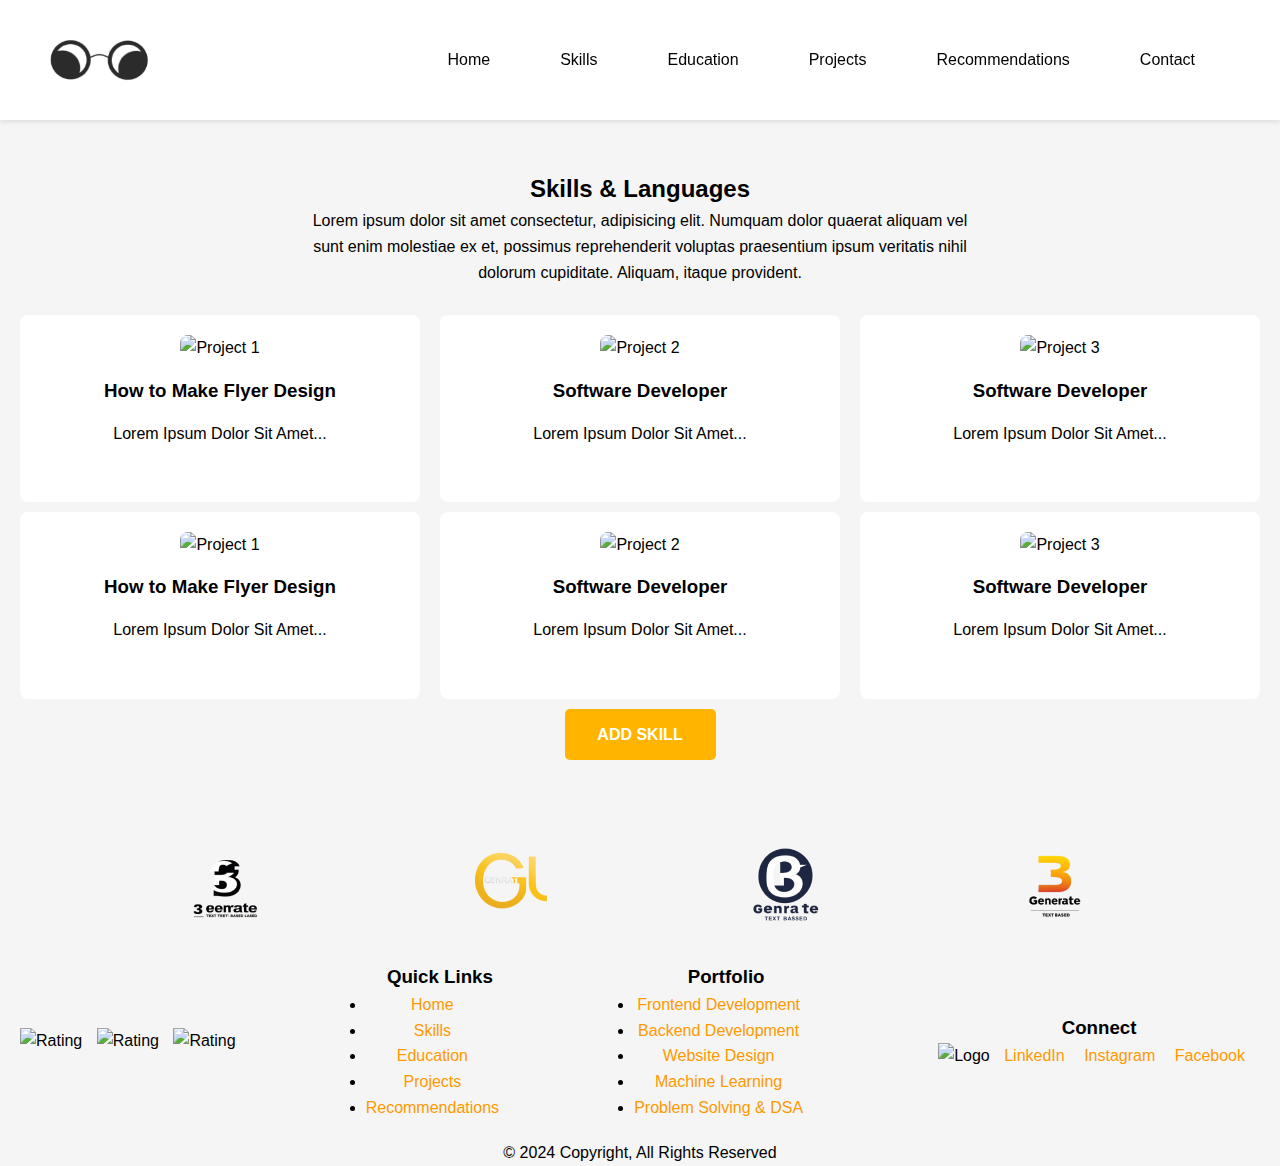
==== skills-page/index.html @ 346efb67 "Lagging behind" ====
<!DOCTYPE html>
<html lang="en">
<head>
    <meta charset="UTF-8">
    <meta name="viewport" content="width=device-width, initial-scale=1.0">
    <title>Skills</title>
    
    <link rel="stylesheet" href="styles.css">
</head>
<body>
    <header>
        <img src="/home-page/assets/Logo.png" alt="Header Image">
        <nav>
            <ul>
                <li><a href="http://127.0.0.1:5500/home-page/index.html">Home</a></li>
                <li><a href="http://127.0.0.1:5500/skills-page/index.html">Skills</a></li>
                <li><a href="#education">Education</a></li>
                <li><a href="#projects">Projects</a></li>
                <li><a href="#recommendations">Recommendations</a></li>
                <li><a href="#contact">Contact</a></li>
            </ul>
        </nav>
    </header>
    <section id="projects">
        <h2>Skills & Languages</h2>
        <div style="margin-bottom: 30px; margin-left: 280px; margin-right: 280px;">Lorem ipsum dolor sit amet consectetur, adipisicing elit. Numquam dolor quaerat aliquam vel sunt enim molestiae ex et, possimus reprehenderit voluptas praesentium ipsum veritatis nihil dolorum cupiditate. Aliquam, itaque provident.</div>
        <div class="projects-container">
            <div class="project">
                <img src="project1.jpg" alt="Project 1">
                <h3>How to Make Flyer Design</h3>
                <p>Lorem Ipsum Dolor Sit Amet...</p>
                <span>HTML, JavaScript, ReactJS, CSS</span>
            </div>
            <div class="project">
                <img src="project2.jpg" alt="Project 2">
                <h3>Software Developer</h3>
                <p>Lorem Ipsum Dolor Sit Amet...</p>
                <span>HTML, JavaScript, ReactJS, CSS</span>
            </div>
            <div class="project">
                <img src="project3.jpg" alt="Project 3">
                <h3>Software Developer</h3>
                <p>Lorem Ipsum Dolor Sit Amet...</p>
                <span>HTML, JavaScript, ReactJS, CSS</span>
            </div>
        </div>
        <div class="projects-container">
            <div class="project">
                <img src="project1.jpg" alt="Project 1">
                <h3>How to Make Flyer Design</h3>
                <p>Lorem Ipsum Dolor Sit Amet...</p>
                <span>HTML, JavaScript, ReactJS, CSS</span>
            </div>
            <div class="project">
                <img src="project2.jpg" alt="Project 2">
                <h3>Software Developer</h3>
                <p>Lorem Ipsum Dolor Sit Amet...</p>
                <span>HTML, JavaScript, ReactJS, CSS</span>
            </div>
            <div class="project">
                <img src="project3.jpg" alt="Project 3">
                <h3>Software Developer</h3>
                <p>Lorem Ipsum Dolor Sit Amet...</p>
                <span>HTML, JavaScript, ReactJS, CSS</span>
            </div>
        </div>
        <button class="btn-primary" id="openModal" style="align-items: center;">ADD SKILL</button>
        <!DOCTYPE html>

    <!-- Modal Structure -->
    <div id="addSkillModal" class="modal">
        <div class="modal-content">
            <h2>Add Skill</h2>
            <form id="addSkillForm">
                <label for="domain">Domain</label>
                <input type="text" id="domain" name="domain" placeholder="Front End Developer" required>

                <h3>Skills</h3>
                <div id="skillsWrapper">
                    <div class="skill-input">
                        <input type="text" name="skill[]" placeholder="Skill" required>
                        <input type="number" name="proficiency[]" placeholder="Proficiency (%)" min="0" max="100" required>
                    </div>
                </div>
                <button type="button" id="addSkillRow">+ Add Another Skill</button>
                <div class="modal-footer">
                    <button type="submit" class="btn-primary">ADD SKILL</button>
                    <button type="button" class="btn-cancel" id="cancelModal">CANCEL</button>
                </div>
            </form>
        </div>
    </div>



    
    
    
    
    
    
    
    </section>



    <footer>
        <div>
            <img src="/home-page/assets/4Logo.png" alt="footer Image">
        </div>
        <div class="footer-container">
            <div class="rating-icons">
                <img src="rating-icon1.png" alt="Rating">
                <img src="rating-icon2.png" alt="Rating">
                <img src="rating-icon3.png" alt="Rating">
            </div>
            <div class="quick-links">
                <h3>Quick Links</h3>
                <ul>
                    <li><a href="http://127.0.0.1:5500/home-page/index.html">Home</a></li>
                    <li><a href="http://127.0.0.1:5500/skills-page/index.html">Skills</a></li>
                    <li><a href="#">Education</a></li>
                    <li><a href="#">Projects</a></li>
                    <li><a href="#">Recommendations</a></li>
                </ul>
            </div>
            <div class="quick-links">
                <h3>Portfolio</h3>
                <ul>
                    <li><a href="#">Frontend Development</a></li>
                    <li><a href="#">Backend Development</a></li>
                    <li><a href="#">Website Design</a></li>
                    <li><a href="#">Machine Learning</a></li>
                    <li><a href="#">Problem Solving & DSA</a></li>
                </ul>
            </div>
            <div class="social-icons">
                <h3>Connect</h3>
                <img src="glasses-icon.png" alt="Logo">
                <a href="#">LinkedIn</a>
                <a href="#">Instagram</a>
                <a href="#">Facebook</a>
            </div>
        </div>
        <p>&copy; 2024 Copyright, All Rights Reserved</p>
    </footer>


    </section>
    <script src="index.js"></script>
</body>
</html>
---- skills-page/styles.css ----
* {
    margin: 0;
    padding: 0;
    box-sizing: border-box;
}

body {
    font-family: Arial, sans-serif;
    line-height: 1.6;
}

header {
    position: fixed;
    top:0;
    left: 0;
    right: 0;
    background-color:white;
    padding: 30px 50px;
    box-shadow: 0 2px 5px rgba(0, 0, 0, 0.1);
    display: flex;
    width: 100vw;
    justify-content: space-between;
    align-items: center;
    z-index: 10000;
    height: 120px;
  
    img {
      width: 100px;
    }
  }
  
  header nav ul {
    display: flex;
    align-items: center;
    list-style: none;
  }
  
  header nav ul li {
    margin: 0 20px;
  }
  
  header nav ul li a {
    text-align: center;
    padding: 10px 15px;
    text-decoration: none;
    color: black;
    border-radius: 10px;
    transition: background-color 100ms;
  }
  header nav ul li a:hover {
    background-color: #ff9900;
    color: black;
  }

#projects {
    padding: 50px 20px;
    padding: 50px 20px;
    background-color: #f5f5f5;
    text-align: center;
    margin-top: 120px;
}

.projects-container {
    display: flex;
    gap: 20px;
    margin-top: 10px;
    margin-bottom: 10px;
}

.project {
    background-color: white;
    padding: 20px;
    border-radius: 8px;
    width: 45%;
    justify-content: center;
}

.project img {
    max-width: 100%;
    height: auto;
    border-radius: 8px;
}

.project h3 {
    margin: 15px 0;
}

.project span {
    display: block;
    margin-top: 10px;
    color: white;
}

.btn-primary {
    width: 151px;
    height: 51px;
    padding: 17px 16px;
    gap: 10px;
    border-radius: 5px;
    background-color: #FFB400;
    border: none;
    color: white;
    font-size: 16px;
    font-weight: bold;
    cursor: pointer;
}

/* Make the button visible on hover or any specific interaction 
.btn-primary:hover {
    opacity: 1;  Increase opacity on hover 
    transform: scale(1.05);}  Slightly scale the button on hover */


.btn-cancel {
    background-color: transparent;
    color: #FF0000;
    font-size: 16px;
    font-weight: bold;
    cursor: pointer;
    border: none;
}

/* Modal Overlay */
.modal {
    display: none;
    position: fixed;
    z-index: 1000;
    left: 0;
    top: 0;
    width: 100%;
    height: 100%;
    background-color: rgba(0, 0, 0, 0.5);
    justify-content: center;
    align-items: center;
}

/* Modal Content */
.modal-content {
    background-color: #fff;
    padding: 30px;
    border-radius: 10px;
    width: 500px;
    max-width: 100%;
    text-align: center;
}

.modal-footer {
    display: flex;
    justify-content: space-between;
    margin-top: 20px;
}

/* Skill Input */
.skill-input {
    display: flex;
    gap: 10px;
    margin-bottom: 10px;
}

.skill-input input {
    width: 45%;
    padding: 10px;
    border-radius: 5px;
    border: 1px solid #ddd;
}












footer {
    background-color:#f5f5f5;
    padding: 0 0;
    text-align: center;
}

.footer-container {
    display: flex;
    justify-content: space-between;
    padding: 0 20px;
    align-items: center;
}


.social-icons img,
.rating-icons img {
    margin-right: 10px;
}

footer a {
    color: #ff9900;
    text-decoration: none;
    margin-right: 15px;
}

footer a:hover {
    text-decoration: underline;
}

footer p {
    margin-top: 20px;
}
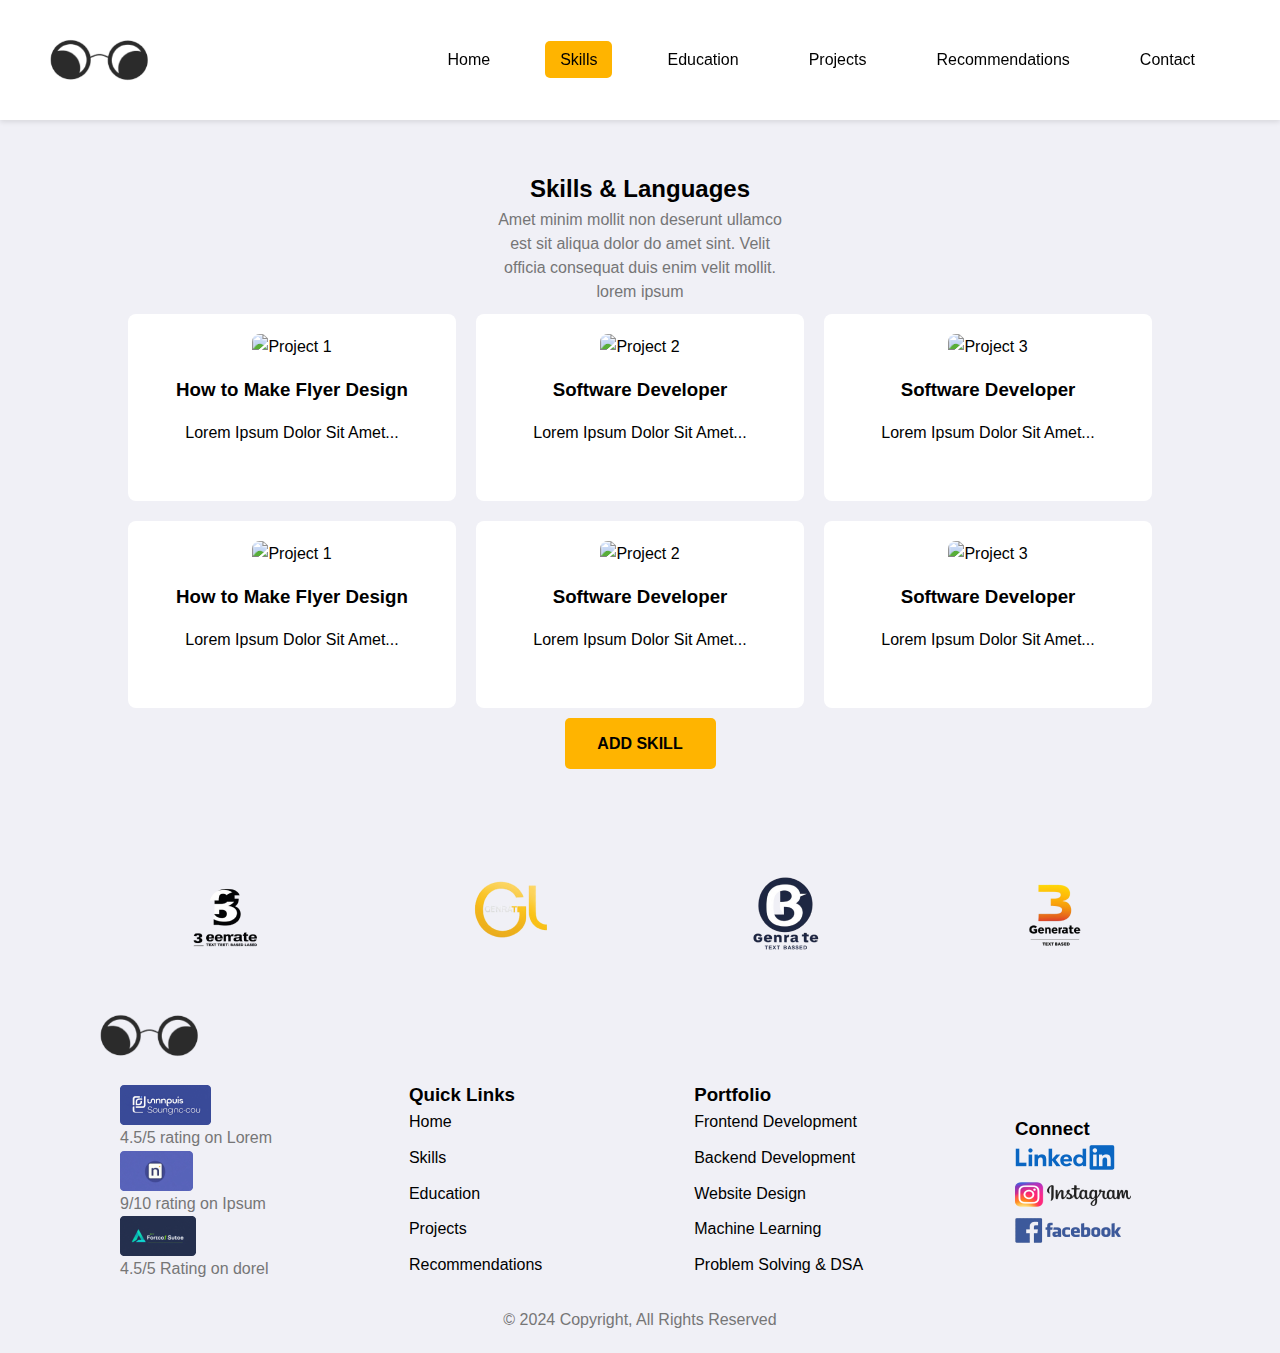
==== commit 3f066934: "new push" ====
--- a/skills-page/index.html
+++ b/skills-page/index.html
@@ -13,7 +13,7 @@
         <nav>
             <ul>
                 <li><a href="http://127.0.0.1:5500/home-page/index.html">Home</a></li>
-                <li><a href="http://127.0.0.1:5500/skills-page/index.html">Skills</a></li>
+                <li><a href="http://127.0.0.1:5500/skills-page/index.html" class="active-page">Skills</a></li>
                 <li><a href="#education">Education</a></li>
                 <li><a href="#projects">Projects</a></li>
                 <li><a href="#recommendations">Recommendations</a></li>
@@ -23,7 +23,7 @@
     </header>
     <section id="projects">
         <h2>Skills & Languages</h2>
-        <div style="margin-bottom: 30px; margin-left: 280px; margin-right: 280px;">Lorem ipsum dolor sit amet consectetur, adipisicing elit. Numquam dolor quaerat aliquam vel sunt enim molestiae ex et, possimus reprehenderit voluptas praesentium ipsum veritatis nihil dolorum cupiditate. Aliquam, itaque provident.</div>
+        <p class="description">Amet minim mollit non deserunt ullamco est sit aliqua dolor do amet sint. Velit officia consequat duis enim velit mollit. lorem ipsum</p>
         <div class="projects-container">
             <div class="project">
                 <img src="project1.jpg" alt="Project 1">
@@ -65,11 +65,10 @@
             </div>
         </div>
         <button class="btn-primary" id="openModal" style="align-items: center;">ADD SKILL</button>
-        <!DOCTYPE html>
 
     <!-- Modal Structure -->
     <div id="addSkillModal" class="modal">
-        <div class="modal-content">
+        <!--<div class="modal-content">
             <h2>Add Skill</h2>
             <form id="addSkillForm">
                 <label for="domain">Domain</label>
@@ -88,7 +87,48 @@
                     <button type="button" class="btn-cancel" id="cancelModal">CANCEL</button>
                 </div>
             </form>
-        </div>
+        </div>-->
+        <h1>Add Skill</h1>
+        <form id="addSkillForm">
+            <div class="form-group">
+                <label for="domain">Domain</label>
+                <input type="text" id="domain" name="domain" placeholder="Front End Developer" disabled>
+            </div>
+
+            <div class="skills-section">
+                <label>Skills</label>
+                <div class="skills-header">
+                    <span>Skill</span>
+                    <span>Proficiency (%)</span>
+                </div>
+
+                <div class="skills-row">
+                    <input type="text" placeholder="Enter skill" class="skill-input">
+                    <input type="number" placeholder="%" class="proficiency-input">
+                </div>
+                <div class="skills-row">
+                    <input type="text" placeholder="Enter skill" class="skill-input">
+                    <input type="number" placeholder="%" class="proficiency-input">
+                </div>
+                <div class="skills-row">
+                    <input type="text" placeholder="Enter skill" class="skill-input">
+                    <input type="number" placeholder="%" class="proficiency-input">
+                </div>
+                <div class="skills-row">
+                    <input type="text" placeholder="Enter skill" class="skill-input">
+                    <input type="number" placeholder="%" class="proficiency-input">
+                </div>
+                <div class="skills-row">
+                    <input type="text" placeholder="Enter skill" class="skill-input">
+                    <input type="number" placeholder="%" class="proficiency-input">
+                </div>
+            </div>
+
+            <div class="form-actions">
+                <button type="submit" class="add-skill-btn">ADD SKILL</button>
+                <button type="button" class="cancel-btn">CANCEL</button>
+            </div>
+        </form>
     </div>
 
 
@@ -108,45 +148,43 @@
         <div>
             <img src="/home-page/assets/4Logo.png" alt="footer Image">
         </div>
+        <div style="display: flex; margin-top: 20px; margin-bottom: 20px;">
+            <img src="/home-page/assets/Logo.png" alt="main logo" style="width: 100px;">
+        </div>
         <div class="footer-container">
             <div class="rating-icons">
-                <img src="rating-icon1.png" alt="Rating">
-                <img src="rating-icon2.png" alt="Rating">
-                <img src="rating-icon3.png" alt="Rating">
+                <img src="/home-page/assets/Rectangle 97.png" alt="Rating">
+                4.5/5 rating on Lorem
+                <img src="/home-page/assets/Rectangle 99.png" alt="Rating">
+                9/10 rating on Ipsum
+                <img src="/home-page/assets/Rectangle 100.png" alt="Rating">
+                4.5/5 Rating on dorel
             </div>
             <div class="quick-links">
                 <h3>Quick Links</h3>
-                <ul>
-                    <li><a href="http://127.0.0.1:5500/home-page/index.html">Home</a></li>
-                    <li><a href="http://127.0.0.1:5500/skills-page/index.html">Skills</a></li>
-                    <li><a href="#">Education</a></li>
-                    <li><a href="#">Projects</a></li>
-                    <li><a href="#">Recommendations</a></li>
-                </ul>
+                <a href="http://127.0.0.1:5500/home-page/index.html">Home</a>
+                <a href="http://127.0.0.1:5500/skills-page/index.html">Skills</a>
+                <a href="#">Education</a>
+                <a href="#">Projects</a>
+                <a href="#">Recommendations</a>
             </div>
             <div class="quick-links">
                 <h3>Portfolio</h3>
-                <ul>
-                    <li><a href="#">Frontend Development</a></li>
-                    <li><a href="#">Backend Development</a></li>
-                    <li><a href="#">Website Design</a></li>
-                    <li><a href="#">Machine Learning</a></li>
-                    <li><a href="#">Problem Solving & DSA</a></li>
-                </ul>
+                <a href="#">Frontend Development</a>
+                <a href="#">Backend Development</a>
+                <a href="#">Website Design</a>
+                <a href="#">Machine Learning</a>
+                <a href="#">Problem Solving & DSA</a>
             </div>
             <div class="social-icons">
                 <h3>Connect</h3>
-                <img src="glasses-icon.png" alt="Logo">
-                <a href="#">LinkedIn</a>
-                <a href="#">Instagram</a>
-                <a href="#">Facebook</a>
+                <a href="https://www.linkedin.com/in/mudit-jain-4855b5245"><img src="/home-page/assets/LinkedIn.png" alt="Logo"></a>
+                <a href="https://www.instagram.com/muditjain_30/"><img src="/home-page/assets/Instagram.png" alt="Logo"></a>
+                <a href="https://www.facebook.com/mudit.jain.716"><img src="/home-page/assets/Facebook.png" alt="Logo"></a>
             </div>
         </div>
         <p>&copy; 2024 Copyright, All Rights Reserved</p>
     </footer>
-
-
-    </section>
     <script src="index.js"></script>
 </body>
 </html>--- a/skills-page/styles.css
+++ b/skills-page/styles.css
@@ -7,14 +7,16 @@
 body {
     font-family: Arial, sans-serif;
     line-height: 1.6;
+    overflow-x: hidden;
+    background-color: #f0f0f6;
 }
 
 header {
     position: fixed;
-    top:0;
+    top: 0;
     left: 0;
     right: 0;
-    background-color:white;
+    background-color: white;
     padding: 30px 50px;
     box-shadow: 0 2px 5px rgba(0, 0, 0, 0.1);
     display: flex;
@@ -23,45 +25,60 @@
     align-items: center;
     z-index: 10000;
     height: 120px;
-  
+
     img {
-      width: 100px;
+        width: 100px;
     }
-  }
-  
-  header nav ul {
+}
+
+header nav ul {
     display: flex;
     align-items: center;
     list-style: none;
-  }
-  
-  header nav ul li {
+}
+
+header nav ul li {
     margin: 0 20px;
-  }
-  
-  header nav ul li a {
+}
+
+header nav ul li a {
     text-align: center;
     padding: 10px 15px;
     text-decoration: none;
     color: black;
-    border-radius: 10px;
+    border-radius: 5px;
     transition: background-color 100ms;
-  }
-  header nav ul li a:hover {
-    background-color: #ff9900;
-    color: black;
-  }
+}
+
+.active-page {
+    background-color: #FFB400;
+    color: black;
+}
+
+#projects,footer{
+  margin-inline:100px;
+}
 
 #projects {
     padding: 50px 20px;
-    padding: 50px 20px;
-    background-color: #f5f5f5;
     text-align: center;
     margin-top: 120px;
+    display: flex;
+    justify-content: center;
+    flex-direction: column;
+    align-items: center;
+}
+
+.description{
+    line-height: 1.5;
+    color: #767676;
+    width:28%;
+    text-align: center;
 }
 
 .projects-container {
     display: flex;
+    width:80vw;
     gap: 20px;
     margin-top: 10px;
     margin-bottom: 10px;
@@ -99,7 +116,7 @@
     border-radius: 5px;
     background-color: #FFB400;
     border: none;
-    color: white;
+    color: black;
     font-size: 16px;
     font-weight: bold;
     cursor: pointer;
@@ -111,16 +128,16 @@
     transform: scale(1.05);}  Slightly scale the button on hover */
 
 
-.btn-cancel {
+/*.btn-cancel {
     background-color: transparent;
     color: #FF0000;
     font-size: 16px;
     font-weight: bold;
     cursor: pointer;
     border: none;
-}
-
-/* Modal Overlay */
+}*/
+
+
 .modal {
     display: none;
     position: fixed;
@@ -134,8 +151,8 @@
     align-items: center;
 }
 
-/* Modal Content */
-.modal-content {
+
+/*.modal-content {
     background-color: #fff;
     padding: 30px;
     border-radius: 10px;
@@ -150,7 +167,7 @@
     margin-top: 20px;
 }
 
-/* Skill Input */
+
 .skill-input {
     display: flex;
     gap: 10px;
@@ -162,7 +179,94 @@
     padding: 10px;
     border-radius: 5px;
     border: 1px solid #ddd;
-}
+}*/
+
+
+
+h1 {
+  text-align: center;
+  margin-bottom: 20px;
+  font-size: 24px;
+}
+
+.form-group {
+  margin-bottom: 20px;
+}
+
+.form-group label {
+  display: block;
+  margin-bottom: 5px;
+  font-weight: bold;
+}
+
+.form-group input {
+  width: 100%;
+  padding: 10px;
+  border-radius: 5px;
+  border: 1px solid #ddd;
+  background-color: #f4f4f9;
+}
+
+input:disabled {
+  color: #888;
+}
+
+.skills-section {
+  margin-bottom: 20px;
+}
+
+.skills-header {
+  display: flex;
+  justify-content: space-between;
+  font-weight: bold;
+  margin-bottom: 10px;
+}
+
+.skills-row {
+  display: flex;
+  justify-content: space-between;
+  margin-bottom: 10px;
+}
+
+.skill-input{
+  width: 60%;
+  padding: 10px;
+  border-radius: 5px;
+  border: 1px solid #ddd;
+  background-color: #f4f4f9;
+}
+
+.proficiency-input{
+  padding: 10px;
+  border-radius: 5px;
+  border: 1px solid #ddd;
+  background-color: #f4f4f9;
+}
+
+.form-actions {
+  display: flex;
+  justify-content: space-between;
+}
+
+.add-skill-btn {
+  background-color: #FFC107;
+  color: white;
+  border: none;
+  padding: 10px 20px;
+  border-radius: 5px;
+  cursor: pointer;
+}
+
+.cancel-btn {
+  background-color: #FF5252;
+  color: white;
+  border: none;
+  padding: 10px 20px;
+  border-radius: 5px;
+  cursor: pointer;
+}
+
+
 
 
 
@@ -176,35 +280,70 @@
 
 
 footer {
-    background-color:#f5f5f5;
-    padding: 0 0;
-    text-align: center;
-}
-
-.footer-container {
+    color: black;
+    padding: 20px 0;
+    text-align: center;
+  }
+  
+  .footer-container {
     display: flex;
     justify-content: space-between;
     padding: 0 20px;
     align-items: center;
-}
-
-
-.social-icons img,
-.rating-icons img {
-    margin-right: 10px;
-}
-
-footer a {
+  }
+  
+  .quick-links {
+    display: flex;
+    flex-direction: column;
+    align-items: flex-start;
+  }
+  
+  .quick-links a {
+    margin-bottom: 10px;
+    text-decoration: none;
+    color: black;
+  }
+  
+  .rating-icons {
+    color: #767676;
+    display: flex;
+    flex-direction: column;
+    align-items: flex-start;
+  }
+  
+  .social-icons {
+    display: flex;
+    flex-direction: column;
+    align-items: flex-start;
+  }
+  
+  .social-icons a {
+    margin-bottom: 10px;
+    text-decoration: none;
+  }
+  
+  .rating-icons img {
+    vertical-align: middle;
+    margin-right: 5px;
+  }
+  
+  .social-icons img {
+    vertical-align: middle;
+    margin-right: 5px;
+  }
+  
+  footer a {
     color: #ff9900;
     text-decoration: none;
     margin-right: 15px;
-}
-
-footer a:hover {
+  }
+  
+  footer a:hover {
     text-decoration: underline;
-}
-
-footer p {
+  }
+  
+  footer p {
     margin-top: 20px;
-}
-
+    color: #767676;
+  }
+
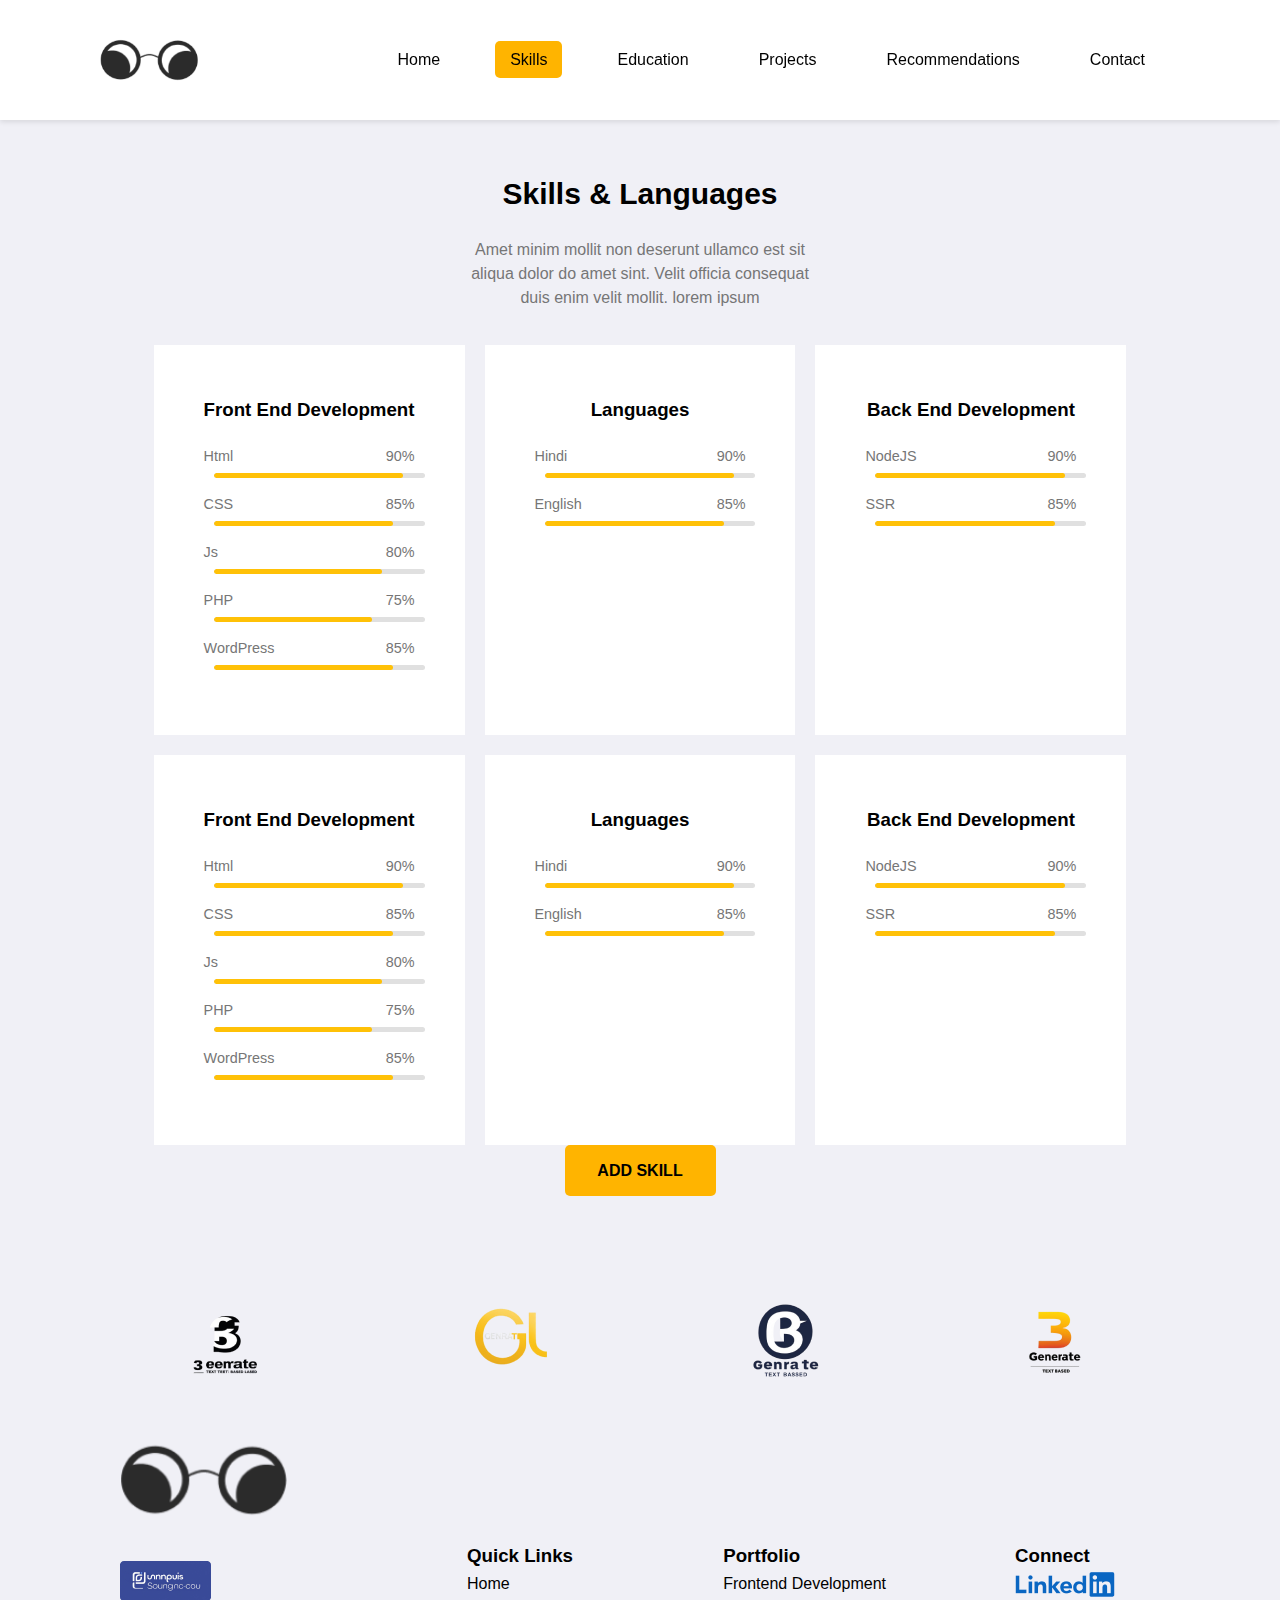
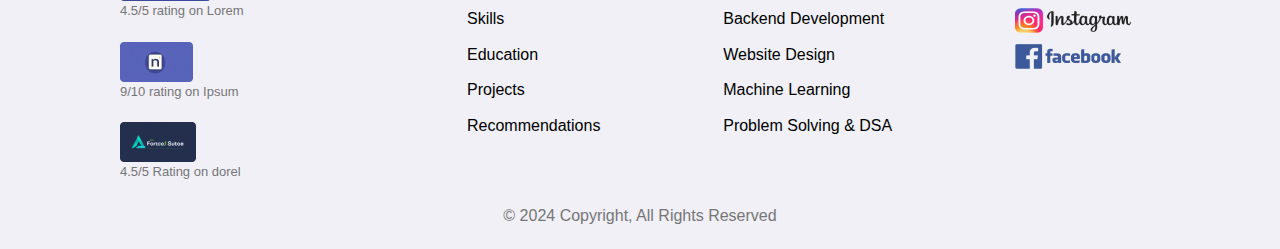
==== commit b13eb3b5: "3am commit" ====
--- a/skills-page/index.html
+++ b/skills-page/index.html
@@ -1,12 +1,14 @@
 <!DOCTYPE html>
 <html lang="en">
+
 <head>
     <meta charset="UTF-8">
     <meta name="viewport" content="width=device-width, initial-scale=1.0">
     <title>Skills</title>
-    
+
     <link rel="stylesheet" href="styles.css">
 </head>
+
 <body>
     <header>
         <img src="/home-page/assets/Logo.png" alt="Header Image">
@@ -16,59 +18,207 @@
                 <li><a href="http://127.0.0.1:5500/skills-page/index.html" class="active-page">Skills</a></li>
                 <li><a href="#education">Education</a></li>
                 <li><a href="#projects">Projects</a></li>
-                <li><a href="#recommendations">Recommendations</a></li>
+                <li><a href="#Recommendations">Recommendations</a></li>
                 <li><a href="#contact">Contact</a></li>
             </ul>
         </nav>
     </header>
-    <section id="projects">
+    <section id="skills-Languages">
         <h2>Skills & Languages</h2>
-        <p class="description">Amet minim mollit non deserunt ullamco est sit aliqua dolor do amet sint. Velit officia consequat duis enim velit mollit. lorem ipsum</p>
-        <div class="projects-container">
-            <div class="project">
-                <img src="project1.jpg" alt="Project 1">
-                <h3>How to Make Flyer Design</h3>
-                <p>Lorem Ipsum Dolor Sit Amet...</p>
-                <span>HTML, JavaScript, ReactJS, CSS</span>
-            </div>
-            <div class="project">
-                <img src="project2.jpg" alt="Project 2">
-                <h3>Software Developer</h3>
-                <p>Lorem Ipsum Dolor Sit Amet...</p>
-                <span>HTML, JavaScript, ReactJS, CSS</span>
-            </div>
-            <div class="project">
-                <img src="project3.jpg" alt="Project 3">
-                <h3>Software Developer</h3>
-                <p>Lorem Ipsum Dolor Sit Amet...</p>
-                <span>HTML, JavaScript, ReactJS, CSS</span>
-            </div>
-        </div>
-        <div class="projects-container">
-            <div class="project">
-                <img src="project1.jpg" alt="Project 1">
-                <h3>How to Make Flyer Design</h3>
-                <p>Lorem Ipsum Dolor Sit Amet...</p>
-                <span>HTML, JavaScript, ReactJS, CSS</span>
-            </div>
-            <div class="project">
-                <img src="project2.jpg" alt="Project 2">
-                <h3>Software Developer</h3>
-                <p>Lorem Ipsum Dolor Sit Amet...</p>
-                <span>HTML, JavaScript, ReactJS, CSS</span>
-            </div>
-            <div class="project">
-                <img src="project3.jpg" alt="Project 3">
-                <h3>Software Developer</h3>
-                <p>Lorem Ipsum Dolor Sit Amet...</p>
-                <span>HTML, JavaScript, ReactJS, CSS</span>
+        <p class="description">Amet minim mollit non deserunt ullamco est sit aliqua dolor do amet sint. Velit officia
+            consequat duis enim velit mollit. lorem ipsum</p>
+        <div class="skills-container">
+            <div class="skill-category">
+                <h3>Front End Development</h3>
+                <div class="skill">
+                    <div class="skill-info">
+                        <span>Html</span>
+                        <span class="percentage">90%</span>
+                    </div>
+                    <div class="progress-bar">
+                        <div class="progress" style="width: 90%;"></div>
+                    </div>
+                </div>
+                <div class="skill">
+                    <div class="skill-info">
+                        <span>CSS</span>
+                        <span class="percentage">85%</span>
+                    </div>
+                    <div class="progress-bar">
+                        <div class="progress" style="width: 85%;"></div>
+                    </div>
+                </div>
+                <div class="skill">
+                    <div class="skill-info">
+                        <span>Js</span>
+                        <span class="percentage">80%</span>
+                    </div>
+                    <div class="progress-bar">
+                        <div class="progress" style="width: 80%;"></div>
+                    </div>
+                </div>
+                <div class="skill">
+                    <div class="skill-info">
+                        <span>PHP</span>
+                        <span class="percentage">75%</span>
+                    </div>
+                    <div class="progress-bar">
+                        <div class="progress" style="width: 75%;"></div>
+                    </div>
+                </div>
+                <div class="skill">
+                    <div class="skill-info">
+                        <span>WordPress</span>
+                        <span class="percentage">85%</span>
+                    </div>
+                    <div class="progress-bar">
+                        <div class="progress" style="width: 85%;"></div>
+                    </div>
+                </div>
+            </div>
+
+            <div class="skill-category">
+                <h3>Languages</h3>
+                <div class="skill">
+                    <div class="skill-info">
+                        <span>Hindi</span>
+                        <span class="percentage">90%</span>
+                    </div>
+                    <div class="progress-bar">
+                        <div class="progress" style="width: 90%;"></div>
+                    </div>
+                </div>
+                <div class="skill">
+                    <div class="skill-info">
+                        <span>English</span>
+                        <span class="percentage">85%</span>
+                    </div>
+                    <div class="progress-bar">
+                        <div class="progress" style="width: 85%;"></div>
+                    </div>
+                </div>
+            </div>
+
+            <div class="skill-category">
+                <h3>Back End Development</h3>
+                <div class="skill">
+                    <div class="skill-info">
+                        <span>NodeJS</span>
+                        <span class="percentage">90%</span>
+                    </div>
+                    <div class="progress-bar">
+                        <div class="progress" style="width: 90%;"></div>
+                    </div>
+                </div>
+                <div class="skill">
+                    <div class="skill-info">
+                        <span>SSR</span>
+                        <span class="percentage">85%</span>
+                    </div>
+                    <div class="progress-bar">
+                        <div class="progress" style="width: 85%;"></div>
+                    </div>
+                </div>
+            </div>
+
+            <div class="skill-category">
+                <h3>Front End Development</h3>
+                <div class="skill">
+                    <div class="skill-info">
+                        <span>Html</span>
+                        <span class="percentage">90%</span>
+                    </div>
+                    <div class="progress-bar">
+                        <div class="progress" style="width: 90%;"></div>
+                    </div>
+                </div>
+                <div class="skill">
+                    <div class="skill-info">
+                        <span>CSS</span>
+                        <span class="percentage">85%</span>
+                    </div>
+                    <div class="progress-bar">
+                        <div class="progress" style="width: 85%;"></div>
+                    </div>
+                </div>
+                <div class="skill">
+                    <div class="skill-info">
+                        <span>Js</span>
+                        <span class="percentage">80%</span>
+                    </div>
+                    <div class="progress-bar">
+                        <div class="progress" style="width: 80%;"></div>
+                    </div>
+                </div>
+                <div class="skill">
+                    <div class="skill-info">
+                        <span>PHP</span>
+                        <span class="percentage">75%</span>
+                    </div>
+                    <div class="progress-bar">
+                        <div class="progress" style="width: 75%;"></div>
+                    </div>
+                </div>
+                <div class="skill">
+                    <div class="skill-info">
+                        <span>WordPress</span>
+                        <span class="percentage">85%</span>
+                    </div>
+                    <div class="progress-bar">
+                        <div class="progress" style="width: 85%;"></div>
+                    </div>
+                </div>
+            </div>
+
+            <div class="skill-category">
+                <h3>Languages</h3>
+                <div class="skill">
+                    <div class="skill-info">
+                        <span>Hindi</span>
+                        <span class="percentage">90%</span>
+                    </div>
+                    <div class="progress-bar">
+                        <div class="progress" style="width: 90%;"></div>
+                    </div>
+                </div>
+                <div class="skill">
+                    <div class="skill-info">
+                        <span>English</span>
+                        <span class="percentage">85%</span>
+                    </div>
+                    <div class="progress-bar">
+                        <div class="progress" style="width: 85%;"></div>
+                    </div>
+                </div>
+            </div>
+
+            <div class="skill-category">
+                <h3>Back End Development</h3>
+                <div class="skill">
+                    <div class="skill-info">
+                        <span>NodeJS</span>
+                        <span class="percentage">90%</span>
+                    </div>
+                    <div class="progress-bar">
+                        <div class="progress" style="width: 90%;"></div>
+                    </div>
+                </div>
+                <div class="skill">
+                    <div class="skill-info">
+                        <span>SSR</span>
+                        <span class="percentage">85%</span>
+                    </div>
+                    <div class="progress-bar">
+                        <div class="progress" style="width: 85%;"></div>
+                    </div>
+                </div>
             </div>
         </div>
         <button class="btn-primary" id="openModal" style="align-items: center;">ADD SKILL</button>
 
-    <!-- Modal Structure -->
-    <div id="addSkillModal" class="modal">
-        <!--<div class="modal-content">
+        <!-- Modal Structure -->
+        <div id="addSkillModal" class="modal">
+            <!--<div class="modal-content">
             <h2>Add Skill</h2>
             <form id="addSkillForm">
                 <label for="domain">Domain</label>
@@ -88,76 +238,81 @@
                 </div>
             </form>
         </div>-->
-        <h1>Add Skill</h1>
-        <form id="addSkillForm">
-            <div class="form-group">
-                <label for="domain">Domain</label>
-                <input type="text" id="domain" name="domain" placeholder="Front End Developer" disabled>
-            </div>
-
-            <div class="skills-section">
-                <label>Skills</label>
-                <div class="skills-header">
-                    <span>Skill</span>
-                    <span>Proficiency (%)</span>
-                </div>
-
-                <div class="skills-row">
-                    <input type="text" placeholder="Enter skill" class="skill-input">
-                    <input type="number" placeholder="%" class="proficiency-input">
-                </div>
-                <div class="skills-row">
-                    <input type="text" placeholder="Enter skill" class="skill-input">
-                    <input type="number" placeholder="%" class="proficiency-input">
-                </div>
-                <div class="skills-row">
-                    <input type="text" placeholder="Enter skill" class="skill-input">
-                    <input type="number" placeholder="%" class="proficiency-input">
-                </div>
-                <div class="skills-row">
-                    <input type="text" placeholder="Enter skill" class="skill-input">
-                    <input type="number" placeholder="%" class="proficiency-input">
-                </div>
-                <div class="skills-row">
-                    <input type="text" placeholder="Enter skill" class="skill-input">
-                    <input type="number" placeholder="%" class="proficiency-input">
-                </div>
-            </div>
-
-            <div class="form-actions">
-                <button type="submit" class="add-skill-btn">ADD SKILL</button>
-                <button type="button" class="cancel-btn">CANCEL</button>
-            </div>
-        </form>
-    </div>
-
-
-
-    
-    
-    
-    
-    
-    
-    
+            <h1>Add Skill</h1>
+            <form id="addSkillForm">
+                <div class="form-group">
+                    <label for="domain">Domain</label>
+                    <input type="text" id="domain" name="domain" placeholder="Front End Developer" disabled>
+                </div>
+
+                <div class="skills-section">
+                    <label>Skills</label>
+                    <div class="skills-header">
+                        <span>Skill</span>
+                        <span>Proficiency (%)</span>
+                    </div>
+
+                    <div class="skills-row">
+                        <input type="text" placeholder="Enter skill" class="skill-input">
+                        <input type="number" placeholder="%" class="proficiency-input">
+                    </div>
+                    <div class="skills-row">
+                        <input type="text" placeholder="Enter skill" class="skill-input">
+                        <input type="number" placeholder="%" class="proficiency-input">
+                    </div>
+                    <div class="skills-row">
+                        <input type="text" placeholder="Enter skill" class="skill-input">
+                        <input type="number" placeholder="%" class="proficiency-input">
+                    </div>
+                    <div class="skills-row">
+                        <input type="text" placeholder="Enter skill" class="skill-input">
+                        <input type="number" placeholder="%" class="proficiency-input">
+                    </div>
+                    <div class="skills-row">
+                        <input type="text" placeholder="Enter skill" class="skill-input">
+                        <input type="number" placeholder="%" class="proficiency-input">
+                    </div>
+                </div>
+
+                <div class="form-actions">
+                    <button type="submit" class="add-skill-btn">ADD SKILL</button>
+                    <button type="button" class="cancel-btn">CANCEL</button>
+                </div>
+            </form>
+        </div>
+
+
+
+
+
+
+
+
+
+
     </section>
 
 
 
     <footer>
         <div>
-            <img src="/home-page/assets/4Logo.png" alt="footer Image">
-        </div>
-        <div style="display: flex; margin-top: 20px; margin-bottom: 20px;">
-            <img src="/home-page/assets/Logo.png" alt="main logo" style="width: 100px;">
+            <img src="/home-page/assets/4Logo.png" alt="footer Image" />
+        </div>
+        <div style="
+              display: flex;
+              margin-top: 20px;
+              margin-bottom: 20px;
+              margin-left: 20px;
+            ">
+            <img src="/home-page/assets/Logo.png" alt="main logo" style="width: 170px" />
         </div>
         <div class="footer-container">
             <div class="rating-icons">
-                <img src="/home-page/assets/Rectangle 97.png" alt="Rating">
+                <img src="/home-page/assets/Rectangle 97.png" alt="Rating" />
                 4.5/5 rating on Lorem
-                <img src="/home-page/assets/Rectangle 99.png" alt="Rating">
+                <img src="/home-page/assets/Rectangle 99.png" alt="Rating" />
                 9/10 rating on Ipsum
-                <img src="/home-page/assets/Rectangle 100.png" alt="Rating">
+                <img src="/home-page/assets/Rectangle 100.png" alt="Rating" />
                 4.5/5 Rating on dorel
             </div>
             <div class="quick-links">
@@ -178,13 +333,17 @@
             </div>
             <div class="social-icons">
                 <h3>Connect</h3>
-                <a href="https://www.linkedin.com/in/mudit-jain-4855b5245"><img src="/home-page/assets/LinkedIn.png" alt="Logo"></a>
-                <a href="https://www.instagram.com/muditjain_30/"><img src="/home-page/assets/Instagram.png" alt="Logo"></a>
-                <a href="https://www.facebook.com/mudit.jain.716"><img src="/home-page/assets/Facebook.png" alt="Logo"></a>
+                <a href="https://www.linkedin.com/in/mudit-jain-4855b5245"><img src="/home-page/assets/LinkedIn.png"
+                        alt="Logo" /></a>
+                <a href="https://www.instagram.com/muditjain_30/"><img src="/home-page/assets/Instagram.png"
+                        alt="Logo" /></a>
+                <a href="https://www.facebook.com/mudit.jain.716"><img src="/home-page/assets/Facebook.png"
+                        alt="Logo" /></a>
             </div>
         </div>
         <p>&copy; 2024 Copyright, All Rights Reserved</p>
     </footer>
     <script src="index.js"></script>
 </body>
+
 </html>--- a/skills-page/styles.css
+++ b/skills-page/styles.css
@@ -1,125 +1,153 @@
 * {
-    margin: 0;
-    padding: 0;
-    box-sizing: border-box;
+  margin: 0;
+  padding: 0;
+  box-sizing: border-box;
 }
 
 body {
-    font-family: Arial, sans-serif;
-    line-height: 1.6;
-    overflow-x: hidden;
-    background-color: #f0f0f6;
+  font-family: Arial, sans-serif;
+  line-height: 1.6;
+  overflow-x: hidden;
+  background-color: #f0f0f6;
 }
 
 header {
-    position: fixed;
-    top: 0;
-    left: 0;
-    right: 0;
-    background-color: white;
-    padding: 30px 50px;
-    box-shadow: 0 2px 5px rgba(0, 0, 0, 0.1);
-    display: flex;
-    width: 100vw;
-    justify-content: space-between;
-    align-items: center;
-    z-index: 10000;
-    height: 120px;
-
-    img {
-        width: 100px;
-    }
+  position: fixed;
+  top: 0;
+  left: 0;
+  right: 0;
+  background-color: white;
+  padding: 30px 100px;
+  box-shadow: 0 2px 5px rgba(0, 0, 0, 0.1);
+  display: flex;
+  width: 100vw;
+  justify-content: space-between;
+  align-items: center;
+  z-index: 10000;
+  height: 120px;
+
+  img {
+    width: 100px;
+  }
 }
 
 header nav ul {
-    display: flex;
-    align-items: center;
-    list-style: none;
+  display: flex;
+  align-items: center;
+  list-style: none;
 }
 
 header nav ul li {
-    margin: 0 20px;
+  margin: 0 20px;
 }
 
 header nav ul li a {
-    text-align: center;
-    padding: 10px 15px;
-    text-decoration: none;
-    color: black;
-    border-radius: 5px;
-    transition: background-color 100ms;
+  text-align: center;
+  padding: 10px 15px;
+  text-decoration: none;
+  color: black;
+  border-radius: 5px;
+  transition: background-color 100ms;
 }
 
 .active-page {
-    background-color: #FFB400;
-    color: black;
-}
-
-#projects,footer{
-  margin-inline:100px;
-}
-
-#projects {
-    padding: 50px 20px;
-    text-align: center;
-    margin-top: 120px;
-    display: flex;
-    justify-content: center;
-    flex-direction: column;
-    align-items: center;
-}
-
-.description{
-    line-height: 1.5;
-    color: #767676;
-    width:28%;
-    text-align: center;
-}
-
-.projects-container {
-    display: flex;
-    width:80vw;
-    gap: 20px;
-    margin-top: 10px;
-    margin-bottom: 10px;
-}
-
-.project {
-    background-color: white;
-    padding: 20px;
-    border-radius: 8px;
-    width: 45%;
-    justify-content: center;
-}
-
-.project img {
-    max-width: 100%;
-    height: auto;
-    border-radius: 8px;
-}
-
-.project h3 {
-    margin: 15px 0;
-}
-
-.project span {
-    display: block;
-    margin-top: 10px;
-    color: white;
-}
+  background-color: #FFB400;
+  color: black;
+}
+
+#skills-Languages,
+footer {
+  margin-inline: 100px;
+}
+
+#skills-Languages {
+  padding: 50px 0px;
+  text-align: center;
+  margin-top: 120px;
+  display: flex;
+  justify-content: center;
+  flex-direction: column;
+  align-items: center;
+}
+
+.description {
+  line-height: 1.5;
+  color: #767676;
+  width: 33%;
+  margin-bottom: 35px;
+  text-align: center;
+}
+
+h2 {
+  margin-bottom: 20px;
+  font-size: 30px;
+}
+
+.skills-container {
+  display: grid;
+  grid-template-columns: repeat(3, 1fr);
+  gap: 20px;
+  max-width: 1000px;
+}
+
+.skill-category {
+  padding: 50px;
+  background-color: white;
+}
+
+.skill-category h3 {
+  margin-bottom: 20px;
+  color: black;
+}
+
+.skill {
+  margin-bottom: 15px;
+}
+
+.skill-info {
+  display: flex;
+  justify-content: space-between;
+  margin-bottom: 5px;
+}
+
+.skill-info span {
+  font-size: 0.9em;
+  color: #767676;
+}
+
+.progress-bar {
+  background-color: #e0e0e0;
+  border-radius: 5px;
+  margin: 0 10px;
+  overflow: hidden;
+  height: 5px;
+  width: 100%;
+}
+
+.progress {
+  background-color: #ffc107; /* Yellow color */
+  height: 100%;
+  border-radius: 5px;
+}
+
+.percentage {
+  font-size: 0.9em;
+  color: #333;
+}
+
 
 .btn-primary {
-    width: 151px;
-    height: 51px;
-    padding: 17px 16px;
-    gap: 10px;
-    border-radius: 5px;
-    background-color: #FFB400;
-    border: none;
-    color: black;
-    font-size: 16px;
-    font-weight: bold;
-    cursor: pointer;
+  width: 151px;
+  height: 51px;
+  padding: 17px 16px;
+  gap: 10px;
+  border-radius: 5px;
+  background-color: #FFB400;
+  border: none;
+  color: black;
+  font-size: 16px;
+  font-weight: bold;
+  cursor: pointer;
 }
 
 /* Make the button visible on hover or any specific interaction 
@@ -139,16 +167,16 @@
 
 
 .modal {
-    display: none;
-    position: fixed;
-    z-index: 1000;
-    left: 0;
-    top: 0;
-    width: 100%;
-    height: 100%;
-    background-color: rgba(0, 0, 0, 0.5);
-    justify-content: center;
-    align-items: center;
+  display: none;
+  position: fixed;
+  z-index: 1000;
+  left: 0;
+  top: 0;
+  width: 100%;
+  height: 100%;
+  background-color: rgba(0, 0, 0, 0.5);
+  justify-content: center;
+  align-items: center;
 }
 
 
@@ -228,7 +256,7 @@
   margin-bottom: 10px;
 }
 
-.skill-input{
+.skill-input {
   width: 60%;
   padding: 10px;
   border-radius: 5px;
@@ -236,7 +264,7 @@
   background-color: #f4f4f9;
 }
 
-.proficiency-input{
+.proficiency-input {
   padding: 10px;
   border-radius: 5px;
   border: 1px solid #ddd;
@@ -280,70 +308,73 @@
 
 
 footer {
-    color: black;
-    padding: 20px 0;
-    text-align: center;
-  }
-  
-  .footer-container {
-    display: flex;
-    justify-content: space-between;
-    padding: 0 20px;
-    align-items: center;
-  }
-  
-  .quick-links {
-    display: flex;
-    flex-direction: column;
-    align-items: flex-start;
-  }
-  
-  .quick-links a {
-    margin-bottom: 10px;
-    text-decoration: none;
-    color: black;
-  }
-  
-  .rating-icons {
-    color: #767676;
-    display: flex;
-    flex-direction: column;
-    align-items: flex-start;
-  }
-  
-  .social-icons {
-    display: flex;
-    flex-direction: column;
-    align-items: flex-start;
-  }
-  
-  .social-icons a {
-    margin-bottom: 10px;
-    text-decoration: none;
-  }
-  
-  .rating-icons img {
-    vertical-align: middle;
-    margin-right: 5px;
-  }
-  
-  .social-icons img {
-    vertical-align: middle;
-    margin-right: 5px;
-  }
-  
-  footer a {
-    color: #ff9900;
-    text-decoration: none;
-    margin-right: 15px;
-  }
-  
-  footer a:hover {
-    text-decoration: underline;
-  }
-  
-  footer p {
-    margin-top: 20px;
-    color: #767676;
-  }
-
+  color: black;
+  padding: 20px 0;
+  text-align: center;
+}
+
+.footer-container {
+  display: flex;
+  justify-content: space-between;
+  padding: 0 20px;
+  align-items: flex-start;
+}
+
+.quick-links {
+  display: flex;
+  flex-direction: column;
+  align-items: flex-start;
+}
+
+.quick-links a {
+  margin-bottom: 10px;
+  text-decoration: none;
+  color: black;
+}
+
+.rating-icons {
+  font-size: 13px;
+  color: #767676;
+  display: flex;
+  flex-direction: column;
+  align-items: flex-start;
+  width: 23%;
+}
+.rating-icons img{
+  margin-top: 20px;
+}
+
+.social-icons {
+  display: flex;
+  flex-direction: column;
+  align-items: flex-start;
+}
+
+.social-icons a {
+  margin-bottom: 10px;
+  text-decoration: none;
+}
+
+.rating-icons img {
+  vertical-align: middle;
+  margin-right: 5px;
+}
+
+.social-icons img {
+  vertical-align: middle;
+  margin-right: 5px;
+}
+
+footer a {
+  text-decoration: none;
+  margin-right: 15px;
+}
+
+footer a:hover {
+  text-decoration: underline;
+}
+
+footer p {
+  margin-top: 20px;
+  color: #767676;
+}
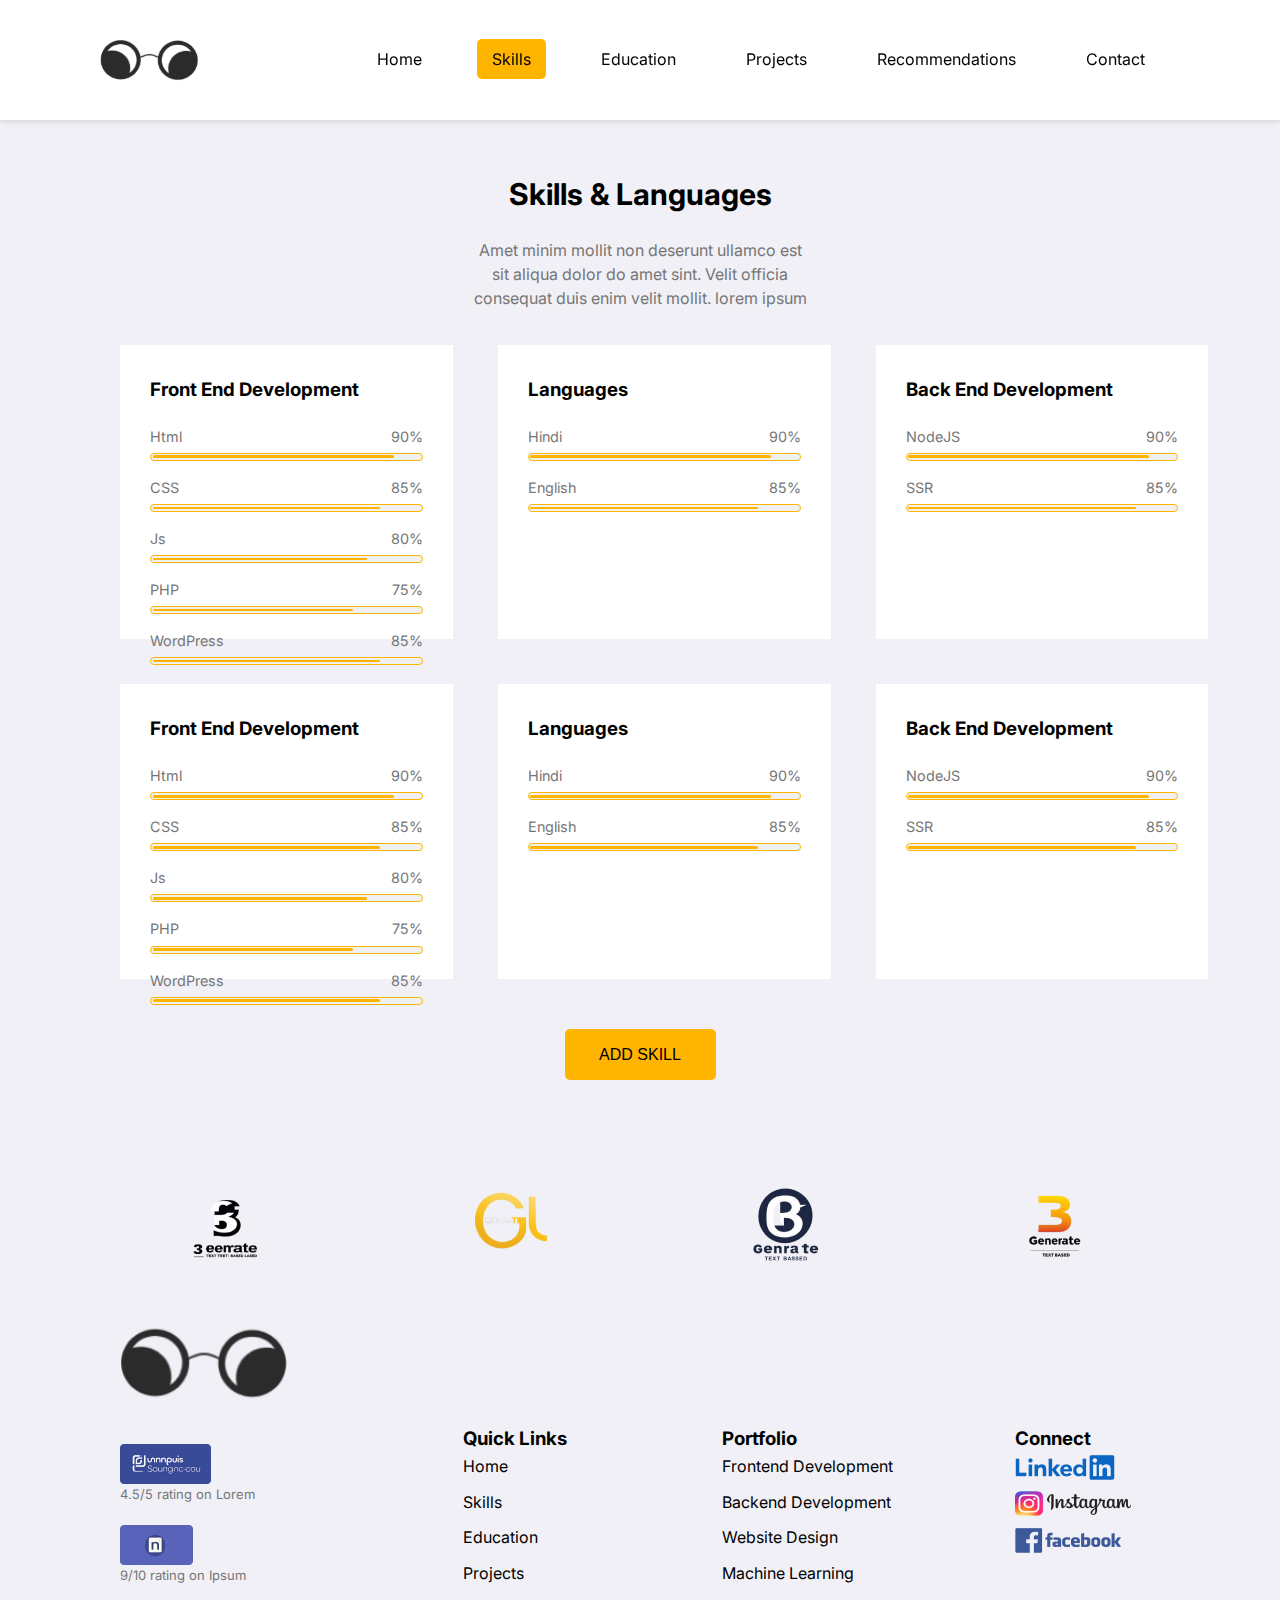
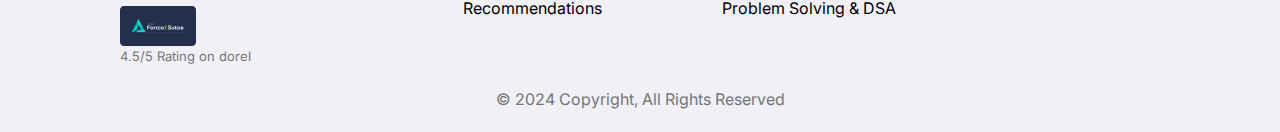
==== commit 654e0d41: "1 pm commit" ====
--- a/skills-page/index.html
+++ b/skills-page/index.html
@@ -5,7 +5,7 @@
     <meta charset="UTF-8">
     <meta name="viewport" content="width=device-width, initial-scale=1.0">
     <title>Skills</title>
-
+    <link href='https://fonts.googleapis.com/css?family=Inter' rel='stylesheet'>
     <link rel="stylesheet" href="styles.css">
 </head>
 
--- a/skills-page/styles.css
+++ b/skills-page/styles.css
@@ -5,7 +5,7 @@
 }
 
 body {
-  font-family: Arial, sans-serif;
+  font-family: 'Inter', sans-serif;
   line-height: 1.6;
   overflow-x: hidden;
   background-color: #f0f0f6;
@@ -61,8 +61,8 @@
 }
 
 #skills-Languages {
-  padding: 50px 0px;
-  text-align: center;
+  padding: 50px 20px;
+  text-align: left;
   margin-top: 120px;
   display: flex;
   justify-content: center;
@@ -86,12 +86,14 @@
 .skills-container {
   display: grid;
   grid-template-columns: repeat(3, 1fr);
-  gap: 20px;
-  max-width: 1000px;
+  gap: 45px;
+  max-width: 100%;
 }
 
 .skill-category {
-  padding: 50px;
+  width: 26vw;
+  height: 23vw;
+  padding: 30px;
   background-color: white;
 }
 
@@ -107,6 +109,7 @@
 .skill-info {
   display: flex;
   justify-content: space-between;
+  align-items: center;
   margin-bottom: 5px;
 }
 
@@ -116,24 +119,21 @@
 }
 
 .progress-bar {
-  background-color: #e0e0e0;
-  border-radius: 5px;
-  margin: 0 10px;
-  overflow: hidden;
-  height: 5px;
+  background-color: #f1f1f1;
+  border-radius: 30px;
+  height: 8px;
   width: 100%;
+  margin-top: 5px;
+  border: 1px solid #ffb400;
+  padding: 1.5px;
 }
 
 .progress {
-  background-color: #ffc107; /* Yellow color */
-  height: 100%;
-  border-radius: 5px;
-}
-
-.percentage {
-  font-size: 0.9em;
-  color: #333;
-}
+  background-color: #ffb400;
+  height: 90%;
+  border-radius: 30px;
+}
+
 
 
 .btn-primary {
@@ -142,11 +142,11 @@
   padding: 17px 16px;
   gap: 10px;
   border-radius: 5px;
+  margin-top: 50px;
   background-color: #FFB400;
   border: none;
   color: black;
   font-size: 16px;
-  font-weight: bold;
   cursor: pointer;
 }
 
@@ -277,7 +277,7 @@
 }
 
 .add-skill-btn {
-  background-color: #FFC107;
+  background-color: #FFb400;
   color: white;
   border: none;
   padding: 10px 20px;
@@ -340,7 +340,8 @@
   align-items: flex-start;
   width: 23%;
 }
-.rating-icons img{
+
+.rating-icons img {
   margin-top: 20px;
 }
 
@@ -377,4 +378,4 @@
 footer p {
   margin-top: 20px;
   color: #767676;
-}
+}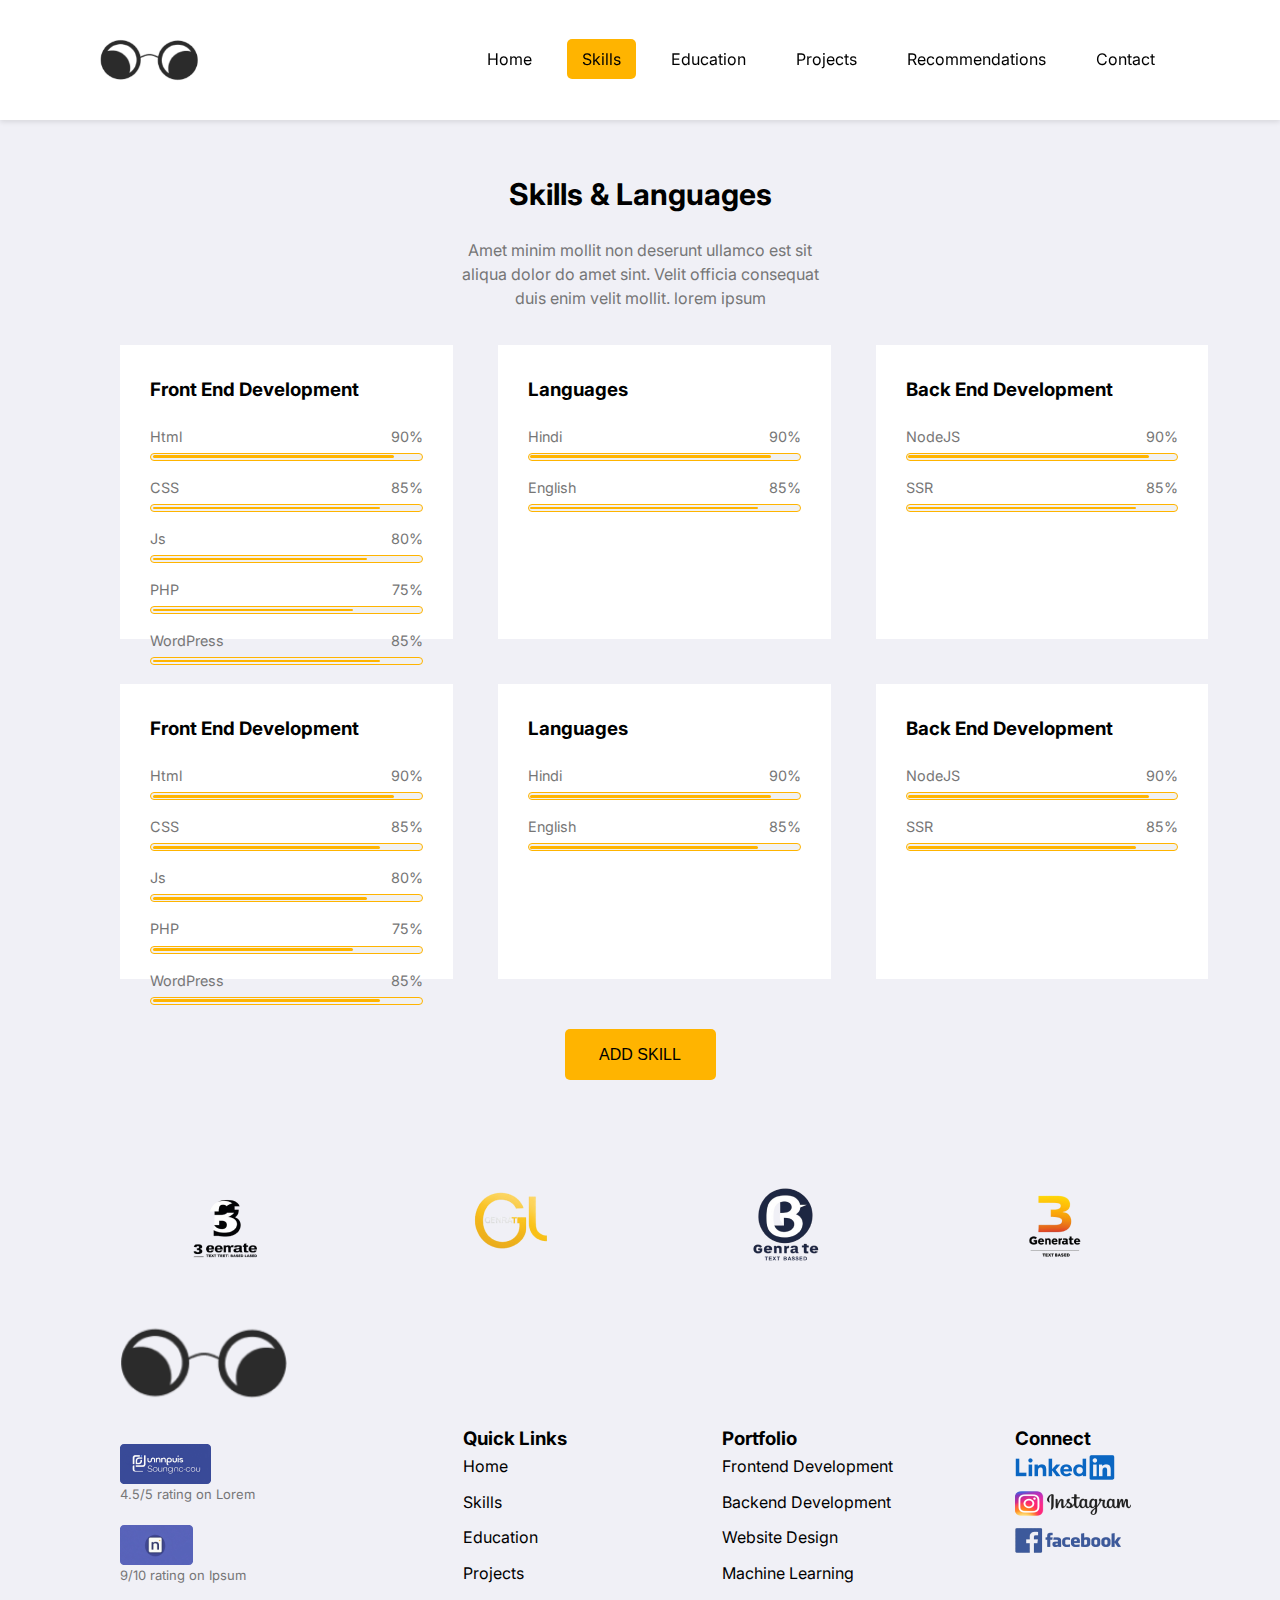
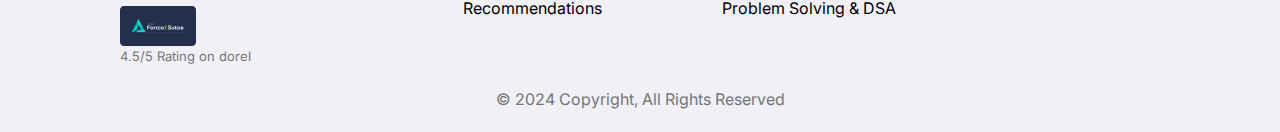
==== commit 775557e6: "page 1 done" ====
--- a/skills-page/index.html
+++ b/skills-page/index.html
@@ -1,4 +1,303 @@
 <!DOCTYPE html>
+<html lang="en">
+
+<head>
+    <meta charset="UTF-8">
+    <meta name="viewport" content="width=device-width, initial-scale=1.0">
+    <title>Skills</title>
+    <link href='https://fonts.googleapis.com/css?family=Inter:opsz,wght@14..32,100..900&display=swap' rel='stylesheet'>
+    <link rel="stylesheet" href="styles.css">
+</head>
+
+<body>
+    <header>
+        <img src="../home-page/assets/Logo.png" alt="Header Image">
+        <nav>
+            <ul id="nav-list">
+                <li><a href="http://127.0.0.1:5501/home-page/index.html">Home</a></li>
+                <li><a href="http://127.0.0.1:5501/skills-page/index.html" class="active-page">Skills</a></li>
+                <li><a href="#education">Education</a></li>
+                <li><a href="#projects">Projects</a></li>
+                <li><a href="#Recommendations">Recommendations</a></li>
+                <li><a href="#contact">Contact</a></li>
+            </ul>
+            <div class="hamburger" id="hamburger">
+                <span></span>
+                <span></span>
+                <span></span>
+            </div>
+        </nav>
+    </header>
+    <div id="skills-Languages">
+        <h2>Skills & Languages</h2>
+        <p class="description">Amet minim mollit non deserunt ullamco est sit aliqua dolor do amet sint. Velit officia
+            consequat duis enim velit mollit. lorem ipsum</p>
+        <div class="skills-container">
+            <div class="skill-category">
+                <h3>Front End Development</h3>
+                <div class="skill">
+                    <div class="skill-info">
+                        <span>Html</span>
+                        <span class="percentage">90%</span>
+                    </div>
+                    <div class="progress-bar">
+                        <div class="progress" style="width: 90%;"></div>
+                    </div>
+                </div>
+                <div class="skill">
+                    <div class="skill-info">
+                        <span>CSS</span>
+                        <span class="percentage">85%</span>
+                    </div>
+                    <div class="progress-bar">
+                        <div class="progress" style="width: 85%;"></div>
+                    </div>
+                </div>
+                <div class="skill">
+                    <div class="skill-info">
+                        <span>Js</span>
+                        <span class="percentage">80%</span>
+                    </div>
+                    <div class="progress-bar">
+                        <div class="progress" style="width: 80%;"></div>
+                    </div>
+                </div>
+                <div class="skill">
+                    <div class="skill-info">
+                        <span>PHP</span>
+                        <span class="percentage">75%</span>
+                    </div>
+                    <div class="progress-bar">
+                        <div class="progress" style="width: 75%;"></div>
+                    </div>
+                </div>
+                <div class="skill">
+                    <div class="skill-info">
+                        <span>WordPress</span>
+                        <span class="percentage">85%</span>
+                    </div>
+                    <div class="progress-bar">
+                        <div class="progress" style="width: 85%;"></div>
+                    </div>
+                </div>
+            </div>
+
+            <div class="skill-category">
+                <h3>Languages</h3>
+                <div class="skill">
+                    <div class="skill-info">
+                        <span>Hindi</span>
+                        <span class="percentage">90%</span>
+                    </div>
+                    <div class="progress-bar">
+                        <div class="progress" style="width: 90%;"></div>
+                    </div>
+                </div>
+                <div class="skill">
+                    <div class="skill-info">
+                        <span>English</span>
+                        <span class="percentage">85%</span>
+                    </div>
+                    <div class="progress-bar">
+                        <div class="progress" style="width: 85%;"></div>
+                    </div>
+                </div>
+            </div>
+
+            <div class="skill-category">
+                <h3>Back End Development</h3>
+                <div class="skill">
+                    <div class="skill-info">
+                        <span>NodeJS</span>
+                        <span class="percentage">90%</span>
+                    </div>
+                    <div class="progress-bar">
+                        <div class="progress" style="width: 90%;"></div>
+                    </div>
+                </div>
+                <div class="skill">
+                    <div class="skill-info">
+                        <span>SSR</span>
+                        <span class="percentage">85%</span>
+                    </div>
+                    <div class="progress-bar">
+                        <div class="progress" style="width: 85%;"></div>
+                    </div>
+                </div>
+            </div>
+
+            <div class="skill-category">
+                <h3>Front End Development</h3>
+                <div class="skill">
+                    <div class="skill-info">
+                        <span>Html</span>
+                        <span class="percentage">90%</span>
+                    </div>
+                    <div class="progress-bar">
+                        <div class="progress" style="width: 90%;"></div>
+                    </div>
+                </div>
+                <div class="skill">
+                    <div class="skill-info">
+                        <span>CSS</span>
+                        <span class="percentage">85%</span>
+                    </div>
+                    <div class="progress-bar">
+                        <div class="progress" style="width: 85%;"></div>
+                    </div>
+                </div>
+                <div class="skill">
+                    <div class="skill-info">
+                        <span>Js</span>
+                        <span class="percentage">80%</span>
+                    </div>
+                    <div class="progress-bar">
+                        <div class="progress" style="width: 80%;"></div>
+                    </div>
+                </div>
+                <div class="skill">
+                    <div class="skill-info">
+                        <span>PHP</span>
+                        <span class="percentage">75%</span>
+                    </div>
+                    <div class="progress-bar">
+                        <div class="progress" style="width: 75%;"></div>
+                    </div>
+                </div>
+                <div class="skill">
+                    <div class="skill-info">
+                        <span>WordPress</span>
+                        <span class="percentage">85%</span>
+                    </div>
+                    <div class="progress-bar">
+                        <div class="progress" style="width: 85%;"></div>
+                    </div>
+                </div>
+            </div>
+
+            <div class="skill-category">
+                <h3>Languages</h3>
+                <div class="skill">
+                    <div class="skill-info">
+                        <span>Hindi</span>
+                        <span class="percentage">90%</span>
+                    </div>
+                    <div class="progress-bar">
+                        <div class="progress" style="width: 90%;"></div>
+                    </div>
+                </div>
+                <div class="skill">
+                    <div class="skill-info">
+                        <span>English</span>
+                        <span class="percentage">85%</span>
+                    </div>
+                    <div class="progress-bar">
+                        <div class="progress" style="width: 85%;"></div>
+                    </div>
+                </div>
+            </div>
+
+            <div class="skill-category">
+                <h3>Back End Development</h3>
+                <div class="skill">
+                    <div class="skill-info">
+                        <span>NodeJS</span>
+                        <span class="percentage">90%</span>
+                    </div>
+                    <div class="progress-bar">
+                        <div class="progress" style="width: 90%;"></div>
+                    </div>
+                </div>
+                <div class="skill">
+                    <div class="skill-info">
+                        <span>SSR</span>
+                        <span class="percentage">85%</span>
+                    </div>
+                    <div class="progress-bar">
+                        <div class="progress" style="width: 85%;"></div>
+                    </div>
+                </div>
+            </div>
+        </div>
+        <button class="btn-primary" id="openModal" style="align-items: center;">ADD SKILL</button>
+
+        <!-- Modal Structure -->
+        <div id="addSkillModal" class="modal">
+            <div class="modal-content">
+                <h2>Add Skill</h2>
+                <div class="modal-body">
+                    <label for="domain">Domain</label>
+                    <input type="text" id="domain" value="Front End Development" disabled>
+                    <label for="skill">Skill</label>
+                    <input type="text" id="skill" placeholder="Enter skill name">
+                    <label for="proficiency">Proficiency (%)</label>
+                    <input type="number" id="proficiency" min="0" max="100" placeholder="Enter proficiency percentage">
+                </div>
+                <div class="modal-footer">
+                    <button id="addSkillButton" class="btn-primary">Add Skill</button>
+                    <button id="closeModal" class="btn-secondary">Cancel</button>
+                </div>
+            </div>
+        </div>
+
+    </div>
+
+
+
+    <footer>
+        <div>
+            <img src="../home-page/assets/4Logo.png" alt="footer Image" />
+        </div>
+        <div style="
+              display: flex;
+              margin-top: 20px;
+              margin-bottom: 20px;
+              margin-left: 20px;
+            ">
+            <img src="../home-page/assets/Logo.png" alt="main logo" style="width: 170px" />
+        </div>
+        <div class="footer-container">
+            <div class="rating-icons">
+                <img src="../home-page/assets/Rectangle 97.png" alt="Rating" />
+                4.5/5 rating on Lorem
+                <img src="../home-page/assets/Rectangle 99.png" alt="Rating" />
+                9/10 rating on Ipsum
+                <img src="../home-page/assets/Rectangle 100.png" alt="Rating" />
+                4.5/5 Rating on dorel
+            </div>
+            <div class="quick-links">
+                <h3>Quick Links</h3>
+                <a href="http://127.0.0.1:5501/home-page/index.html">Home</a>
+                <a href="http://127.0.0.1:5501/skills-page/index.html">Skills</a>
+                <a href="#">Education</a>
+                <a href="#">Projects</a>
+                <a href="#">Recommendations</a>
+            </div>
+            <div class="quick-links">
+                <h3>Portfolio</h3>
+                <a href="#">Frontend Development</a>
+                <a href="#">Backend Development</a>
+                <a href="#">Website Design</a>
+                <a href="#">Machine Learning</a>
+                <a href="#">Problem Solving & DSA</a>
+            </div>
+            <div class="social-icons">
+                <h3>Connect</h3>
+                <a href="https://www.linkedin.com/in/mudit-jain-4855b5245"><img src="/home-page/assets/LinkedIn.png"
+                        alt="Logo" /></a>
+                <a href="https://www.instagram.com/muditjain_30/"><img src="/home-page/assets/Instagram.png"
+                        alt="Logo" /></a>
+                <a href="https://www.facebook.com/mudit.jain.716"><img src="/home-page/assets/Facebook.png"
+                        alt="Logo" /></a>
+            </div>
+        </div>
+        <p>&copy; 2024 Copyright, All Rights Reserved</p>
+    </footer>
+    <script src="./index.js"></script>
+</body>
+
+</html>
+<!--<!DOCTYPE html>
 <html lang="en">
 
 <head>
@@ -214,82 +513,68 @@
                 </div>
             </div>
         </div>
+                                         <div id="skills-Languages">
+                                          <div class="skills-container" id="skillsContainer">
+                                          New skill categories will be appended here 
+                                          </div>
+        </div>
         <button class="btn-primary" id="openModal" style="align-items: center;">ADD SKILL</button>
 
-        <!-- Modal Structure -->
         <div id="addSkillModal" class="modal">
-            <!--<div class="modal-content">
-            <h2>Add Skill</h2>
-            <form id="addSkillForm">
-                <label for="domain">Domain</label>
-                <input type="text" id="domain" name="domain" placeholder="Front End Developer" required>
-
-                <h3>Skills</h3>
-                <div id="skillsWrapper">
-                    <div class="skill-input">
-                        <input type="text" name="skill[]" placeholder="Skill" required>
-                        <input type="number" name="proficiency[]" placeholder="Proficiency (%)" min="0" max="100" required>
-                    </div>
-                </div>
-                <button type="button" id="addSkillRow">+ Add Another Skill</button>
-                <div class="modal-footer">
-                    <button type="submit" class="btn-primary">ADD SKILL</button>
-                    <button type="button" class="btn-cancel" id="cancelModal">CANCEL</button>
-                </div>
-            </form>
-        </div>-->
-            <h1>Add Skill</h1>
-            <form id="addSkillForm">
-                <div class="form-group">
-                    <label for="domain">Domain</label>
-                    <input type="text" id="domain" name="domain" placeholder="Front End Developer" disabled>
-                </div>
-
-                <div class="skills-section">
-                    <label>Skills</label>
-                    <div class="skills-header">
-                        <span>Skill</span>
-                        <span>Proficiency (%)</span>
-                    </div>
-
-                    <div class="skills-row">
-                        <input type="text" placeholder="Enter skill" class="skill-input">
-                        <input type="number" placeholder="%" class="proficiency-input">
-                    </div>
-                    <div class="skills-row">
-                        <input type="text" placeholder="Enter skill" class="skill-input">
-                        <input type="number" placeholder="%" class="proficiency-input">
-                    </div>
-                    <div class="skills-row">
-                        <input type="text" placeholder="Enter skill" class="skill-input">
-                        <input type="number" placeholder="%" class="proficiency-input">
-                    </div>
-                    <div class="skills-row">
-                        <input type="text" placeholder="Enter skill" class="skill-input">
-                        <input type="number" placeholder="%" class="proficiency-input">
-                    </div>
-                    <div class="skills-row">
-                        <input type="text" placeholder="Enter skill" class="skill-input">
-                        <input type="number" placeholder="%" class="proficiency-input">
-                    </div>
-                </div>
-
-                <div class="form-actions">
-                    <button type="submit" class="add-skill-btn">ADD SKILL</button>
-                    <button type="button" class="cancel-btn">CANCEL</button>
-                </div>
-            </form>
-        </div>
-
-
-
-
-
-
-
-
-
-
+            <div class="modal-content">
+                <h1>Add Skill</h1>
+                <form id="addSkillForm">
+                    <div class="form-group">
+                        <label for="domain">Domain</label>
+                        <input type="text" id="domain" name="domain" placeholder="Front End Developer" required>
+                    </div>
+        
+                    <div class="skills-section">
+                        <label><h3>Skills</h3></label>
+                        <div class="skills-header">
+                            <span>Skill</span>
+                            <span>Proficiency (%)</span>
+                        </div>
+        
+                        <div id="skillsWrapper">
+                            <div class="skills-row">
+                                <input type="text" class="skill-input" name="skill[]">
+                                <input type="number" class="proficiency-input" name="proficiency[]" min="0" max="100">
+                            </div>
+                        </div>
+                        <div id="skillsWrapper">
+                            <div class="skills-row">
+                                <input type="text" class="skill-input" name="skill[]">
+                                <input type="number" class="proficiency-input" name="proficiency[]" min="0" max="100">
+                            </div>
+                        </div>
+                        <div id="skillsWrapper">
+                            <div class="skills-row">
+                                <input type="text" class="skill-input" name="skill[]">
+                                <input type="number" class="proficiency-input" name="proficiency[]" min="0" max="100">
+                            </div>
+                        </div>
+                        <div id="skillsWrapper">
+                            <div class="skills-row">
+                                <input type="text" class="skill-input" name="skill[]">
+                                <input type="number" class="proficiency-input" name="proficiency[]" min="0" max="100">
+                            </div>
+                        </div>
+                        <div id="skillsWrapper">
+                            <div class="skills-row">
+                                <input type="text" class="skill-input" name="skill[]">
+                                <input type="number" class="proficiency-input" name="proficiency[]" min="0" max="100">
+                            </div>
+                        </div>
+                    </div>
+        
+                    <div class="form-actions">
+                        <button type="submit" class="add-skill-btn">ADD SKILL</button>
+                        <button type="button" class="cancel-btn" id="cancelModal">CANCEL</button>
+                    </div>
+                </form>
+            </div>
+        </div>
     </section>
 
 
@@ -346,4 +631,4 @@
     <script src="index.js"></script>
 </body>
 
-</html>+</html>-->--- a/skills-page/styles.css
+++ b/skills-page/styles.css
@@ -13,35 +13,36 @@
 
 header {
   position: fixed;
-  top: 0;
-  left: 0;
-  right: 0;
-  background-color: white;
-  padding: 30px 100px;
-  box-shadow: 0 2px 5px rgba(0, 0, 0, 0.1);
-  display: flex;
-  width: 100vw;
-  justify-content: space-between;
-  align-items: center;
-  z-index: 10000;
-  height: 120px;
-
-  img {
-    width: 100px;
-  }
-}
-
-header nav ul {
+    top: 0;
+    left: 0;
+    right: 0;
+    background-color: white;
+    padding: 30px 100px;
+    box-shadow: 0 2px 5px rgba(0, 0, 0, 0.1);
+    display: flex;
+    flex-direction: row;
+    justify-content: space-between;
+    align-items: center;
+    z-index: 10000;
+    height: 120px;
+    width: 100vw;
+  
+    img {
+      width: 100px;
+    }
+  }
+
+nav ul {
   display: flex;
   align-items: center;
   list-style: none;
 }
 
-header nav ul li {
-  margin: 0 20px;
-}
-
-header nav ul li a {
+nav ul li {
+  margin: 0 10px;
+}
+
+nav ul li a {
   text-align: center;
   padding: 10px 15px;
   text-decoration: none;
@@ -53,6 +54,20 @@
 .active-page {
   background-color: #FFB400;
   color: black;
+}
+
+.hamburger {
+  display: none;
+  flex-direction: column;
+  cursor: pointer;
+}
+
+.hamburger span {
+  width: 25px;
+  height: 3px;
+  background-color: black;
+  margin: 4px 0;
+  transition: all 0.3s ease-in-out;
 }
 
 #skills-Languages,
@@ -73,7 +88,7 @@
 .description {
   line-height: 1.5;
   color: #767676;
-  width: 33%;
+  width: 35%;
   margin-bottom: 35px;
   text-align: center;
 }
@@ -134,8 +149,6 @@
   border-radius: 30px;
 }
 
-
-
 .btn-primary {
   width: 151px;
   height: 51px;
@@ -150,22 +163,60 @@
   cursor: pointer;
 }
 
-/* Make the button visible on hover or any specific interaction 
-.btn-primary:hover {
-    opacity: 1;  Increase opacity on hover 
-    transform: scale(1.05);}  Slightly scale the button on hover */
-
-
-/*.btn-cancel {
-    background-color: transparent;
-    color: #FF0000;
-    font-size: 16px;
-    font-weight: bold;
-    cursor: pointer;
-    border: none;
-}*/
-
-
+/* Modal Styles */
+.modal {
+  display: none;
+  position: fixed;
+  z-index: 1000;
+  left: 0;
+  top: 0;
+  width: 100%;
+  height: 100%;
+  overflow: auto;
+  background-color: rgba(0, 0, 0, 0.5);
+}
+
+.modal-content {
+  background-color: white;
+  margin: 10% auto;
+  padding: 20px;
+  border: 1px solid #888;
+  width: 30%;
+  border-radius: 10px;
+}
+
+.modal-body {
+  display: flex;
+  flex-direction: column;
+}
+
+.modal-body input {
+  margin-bottom: 15px;
+  padding: 10px;
+  border-radius: 5px;
+  border: 1px solid #ddd;
+}
+
+.modal-footer {
+  display: flex;
+  justify-content: space-between;
+}
+
+.btn-secondary {
+  width: 151px;
+  height: 51px;
+  padding: 17px 16px;
+  gap: 10px;
+  border-radius: 5px;
+  margin-top: 10px;
+  background-color: #ddd;
+  border: none;
+  color: black;
+  font-size: 16px;
+  cursor: pointer;
+}
+
+/* 
 .modal {
   display: none;
   position: fixed;
@@ -179,37 +230,43 @@
   align-items: center;
 }
 
-
-/*.modal-content {
-    background-color: #fff;
-    padding: 30px;
-    border-radius: 10px;
-    width: 500px;
-    max-width: 100%;
-    text-align: center;
+.modal-content {
+  background-color: #fff;
+  padding: 30px;
+  border-radius: 10px;
+  width: 500px;
+  max-width: 100%;
+  text-align: center;
 }
 
 .modal-footer {
-    display: flex;
-    justify-content: space-between;
-    margin-top: 20px;
-}
-
-
+  display: flex;
+  justify-content: space-between;
+  margin-top: 20px;
+}
+
+#addSkillForm {
+  overflow-y: hidden;
+  overflow: scroll;
+  height:60vh;
+  max-width: fit-content;
+  margin: 0 auto;
+  padding: 20px;
+  background-color: #f9f9f9;
+  box-shadow: 0 0 10px rgba(0, 0, 0, 0.1);
+}
 .skill-input {
-    display: flex;
-    gap: 10px;
-    margin-bottom: 10px;
+  display: flex;
+  gap: 10px;
+  margin-bottom: 10px;
 }
 
 .skill-input input {
-    width: 45%;
-    padding: 10px;
-    border-radius: 5px;
-    border: 1px solid #ddd;
-}*/
-
-
+  width: 45%;
+  padding: 10px;
+  border-radius: 5px;
+  border: 1px solid #ddd;
+}
 
 h1 {
   text-align: center;
@@ -244,15 +301,16 @@
 }
 
 .skills-header {
-  display: flex;
-  justify-content: space-between;
+  display: grid;
+  grid-template-columns: 2fr 1fr;
   font-weight: bold;
   margin-bottom: 10px;
 }
 
 .skills-row {
-  display: flex;
-  justify-content: space-between;
+  display: grid;
+  grid-template-columns: 2fr 1fr;
+  gap: 10px;
   margin-bottom: 10px;
 }
 
@@ -274,6 +332,7 @@
 .form-actions {
   display: flex;
   justify-content: space-between;
+  margin-top: 20px;
 }
 
 .add-skill-btn {
@@ -292,20 +351,7 @@
   padding: 10px 20px;
   border-radius: 5px;
   cursor: pointer;
-}
-
-
-
-
-
-
-
-
-
-
-
-
-
+} */
 
 footer {
   color: black;
@@ -378,4 +424,103 @@
 footer p {
   margin-top: 20px;
   color: #767676;
+}
+
+@media only screen and (max-width: 1200px) {
+
+  header {
+    padding: 20px 50px;
+    justify-content: space-between;
+  }
+
+    nav ul {
+      position: absolute;
+      top: 120px;
+      right: 0;
+      background-color: #ffffff;
+      flex-direction: column;
+      width: 100%;
+      display: none;
+      text-align: center;
+    }
+  
+    nav ul li {
+      margin: 10px 0;
+    }
+  
+    .hamburger {
+      display: flex;
+    }
+  
+    .hamburger.active span:nth-child(1) {
+      transform: rotate(45deg) translateY(8px);
+    }
+  
+    .hamburger.active span:nth-child(2) {
+      opacity: 0;
+    }
+  
+    .hamburger.active span:nth-child(3) {
+      transform: rotate(-45deg) translateY(-8px);
+    }
+  
+    nav ul.show {
+      display: flex;
+    }
+
+  #skills-Languages {
+    margin-inline: 10px;
+    padding: 30px 10px;
+    text-align: center;
+  }
+
+  .skills-container {
+    display: flex;
+    flex-direction: column;
+  }
+  .skill-category{
+    width: 100%;
+    height: 100%;
+  }
+
+  .description {
+    width: 100%;
+  }
+
+  #addSkillForm{
+    max-width: 80vw;
+  }
+  .skills-header{
+
+    display: flex;
+    justify-content: space-between;
+    margin-left: 20px;
+  }
+  .skill-input{
+    width: 70%;
+  }
+  .proficiency-input{
+    width: 90%;
+  }
+
+  .form-actions {
+    flex-direction: column;
+  }
+
+  .form-actions button {
+    align-items: center;
+    width: 100%;
+    margin-bottom: 10px;
+  }
+
+  .footer-container {
+    margin-top: 50px;
+    gap: 30px;
+    flex-direction: column;
+  }
+
+  .social-icons,.rating-icons{
+    display: none;
+  }
+
 }--- a/skills-page/styles.css
+++ b/skills-page/styles.css
@@ -13,35 +13,36 @@
 
 header {
   position: fixed;
-  top: 0;
-  left: 0;
-  right: 0;
-  background-color: white;
-  padding: 30px 100px;
-  box-shadow: 0 2px 5px rgba(0, 0, 0, 0.1);
-  display: flex;
-  width: 100vw;
-  justify-content: space-between;
-  align-items: center;
-  z-index: 10000;
-  height: 120px;
-
-  img {
-    width: 100px;
-  }
-}
-
-header nav ul {
+    top: 0;
+    left: 0;
+    right: 0;
+    background-color: white;
+    padding: 30px 100px;
+    box-shadow: 0 2px 5px rgba(0, 0, 0, 0.1);
+    display: flex;
+    flex-direction: row;
+    justify-content: space-between;
+    align-items: center;
+    z-index: 10000;
+    height: 120px;
+    width: 100vw;
+  
+    img {
+      width: 100px;
+    }
+  }
+
+nav ul {
   display: flex;
   align-items: center;
   list-style: none;
 }
 
-header nav ul li {
-  margin: 0 20px;
-}
-
-header nav ul li a {
+nav ul li {
+  margin: 0 10px;
+}
+
+nav ul li a {
   text-align: center;
   padding: 10px 15px;
   text-decoration: none;
@@ -53,6 +54,20 @@
 .active-page {
   background-color: #FFB400;
   color: black;
+}
+
+.hamburger {
+  display: none;
+  flex-direction: column;
+  cursor: pointer;
+}
+
+.hamburger span {
+  width: 25px;
+  height: 3px;
+  background-color: black;
+  margin: 4px 0;
+  transition: all 0.3s ease-in-out;
 }
 
 #skills-Languages,
@@ -73,7 +88,7 @@
 .description {
   line-height: 1.5;
   color: #767676;
-  width: 33%;
+  width: 35%;
   margin-bottom: 35px;
   text-align: center;
 }
@@ -134,8 +149,6 @@
   border-radius: 30px;
 }
 
-
-
 .btn-primary {
   width: 151px;
   height: 51px;
@@ -150,22 +163,60 @@
   cursor: pointer;
 }
 
-/* Make the button visible on hover or any specific interaction 
-.btn-primary:hover {
-    opacity: 1;  Increase opacity on hover 
-    transform: scale(1.05);}  Slightly scale the button on hover */
-
-
-/*.btn-cancel {
-    background-color: transparent;
-    color: #FF0000;
-    font-size: 16px;
-    font-weight: bold;
-    cursor: pointer;
-    border: none;
-}*/
-
-
+/* Modal Styles */
+.modal {
+  display: none;
+  position: fixed;
+  z-index: 1000;
+  left: 0;
+  top: 0;
+  width: 100%;
+  height: 100%;
+  overflow: auto;
+  background-color: rgba(0, 0, 0, 0.5);
+}
+
+.modal-content {
+  background-color: white;
+  margin: 10% auto;
+  padding: 20px;
+  border: 1px solid #888;
+  width: 30%;
+  border-radius: 10px;
+}
+
+.modal-body {
+  display: flex;
+  flex-direction: column;
+}
+
+.modal-body input {
+  margin-bottom: 15px;
+  padding: 10px;
+  border-radius: 5px;
+  border: 1px solid #ddd;
+}
+
+.modal-footer {
+  display: flex;
+  justify-content: space-between;
+}
+
+.btn-secondary {
+  width: 151px;
+  height: 51px;
+  padding: 17px 16px;
+  gap: 10px;
+  border-radius: 5px;
+  margin-top: 10px;
+  background-color: #ddd;
+  border: none;
+  color: black;
+  font-size: 16px;
+  cursor: pointer;
+}
+
+/* 
 .modal {
   display: none;
   position: fixed;
@@ -179,37 +230,43 @@
   align-items: center;
 }
 
-
-/*.modal-content {
-    background-color: #fff;
-    padding: 30px;
-    border-radius: 10px;
-    width: 500px;
-    max-width: 100%;
-    text-align: center;
+.modal-content {
+  background-color: #fff;
+  padding: 30px;
+  border-radius: 10px;
+  width: 500px;
+  max-width: 100%;
+  text-align: center;
 }
 
 .modal-footer {
-    display: flex;
-    justify-content: space-between;
-    margin-top: 20px;
-}
-
-
+  display: flex;
+  justify-content: space-between;
+  margin-top: 20px;
+}
+
+#addSkillForm {
+  overflow-y: hidden;
+  overflow: scroll;
+  height:60vh;
+  max-width: fit-content;
+  margin: 0 auto;
+  padding: 20px;
+  background-color: #f9f9f9;
+  box-shadow: 0 0 10px rgba(0, 0, 0, 0.1);
+}
 .skill-input {
-    display: flex;
-    gap: 10px;
-    margin-bottom: 10px;
+  display: flex;
+  gap: 10px;
+  margin-bottom: 10px;
 }
 
 .skill-input input {
-    width: 45%;
-    padding: 10px;
-    border-radius: 5px;
-    border: 1px solid #ddd;
-}*/
-
-
+  width: 45%;
+  padding: 10px;
+  border-radius: 5px;
+  border: 1px solid #ddd;
+}
 
 h1 {
   text-align: center;
@@ -244,15 +301,16 @@
 }
 
 .skills-header {
-  display: flex;
-  justify-content: space-between;
+  display: grid;
+  grid-template-columns: 2fr 1fr;
   font-weight: bold;
   margin-bottom: 10px;
 }
 
 .skills-row {
-  display: flex;
-  justify-content: space-between;
+  display: grid;
+  grid-template-columns: 2fr 1fr;
+  gap: 10px;
   margin-bottom: 10px;
 }
 
@@ -274,6 +332,7 @@
 .form-actions {
   display: flex;
   justify-content: space-between;
+  margin-top: 20px;
 }
 
 .add-skill-btn {
@@ -292,20 +351,7 @@
   padding: 10px 20px;
   border-radius: 5px;
   cursor: pointer;
-}
-
-
-
-
-
-
-
-
-
-
-
-
-
+} */
 
 footer {
   color: black;
@@ -378,4 +424,103 @@
 footer p {
   margin-top: 20px;
   color: #767676;
+}
+
+@media only screen and (max-width: 1200px) {
+
+  header {
+    padding: 20px 50px;
+    justify-content: space-between;
+  }
+
+    nav ul {
+      position: absolute;
+      top: 120px;
+      right: 0;
+      background-color: #ffffff;
+      flex-direction: column;
+      width: 100%;
+      display: none;
+      text-align: center;
+    }
+  
+    nav ul li {
+      margin: 10px 0;
+    }
+  
+    .hamburger {
+      display: flex;
+    }
+  
+    .hamburger.active span:nth-child(1) {
+      transform: rotate(45deg) translateY(8px);
+    }
+  
+    .hamburger.active span:nth-child(2) {
+      opacity: 0;
+    }
+  
+    .hamburger.active span:nth-child(3) {
+      transform: rotate(-45deg) translateY(-8px);
+    }
+  
+    nav ul.show {
+      display: flex;
+    }
+
+  #skills-Languages {
+    margin-inline: 10px;
+    padding: 30px 10px;
+    text-align: center;
+  }
+
+  .skills-container {
+    display: flex;
+    flex-direction: column;
+  }
+  .skill-category{
+    width: 100%;
+    height: 100%;
+  }
+
+  .description {
+    width: 100%;
+  }
+
+  #addSkillForm{
+    max-width: 80vw;
+  }
+  .skills-header{
+
+    display: flex;
+    justify-content: space-between;
+    margin-left: 20px;
+  }
+  .skill-input{
+    width: 70%;
+  }
+  .proficiency-input{
+    width: 90%;
+  }
+
+  .form-actions {
+    flex-direction: column;
+  }
+
+  .form-actions button {
+    align-items: center;
+    width: 100%;
+    margin-bottom: 10px;
+  }
+
+  .footer-container {
+    margin-top: 50px;
+    gap: 30px;
+    flex-direction: column;
+  }
+
+  .social-icons,.rating-icons{
+    display: none;
+  }
+
 }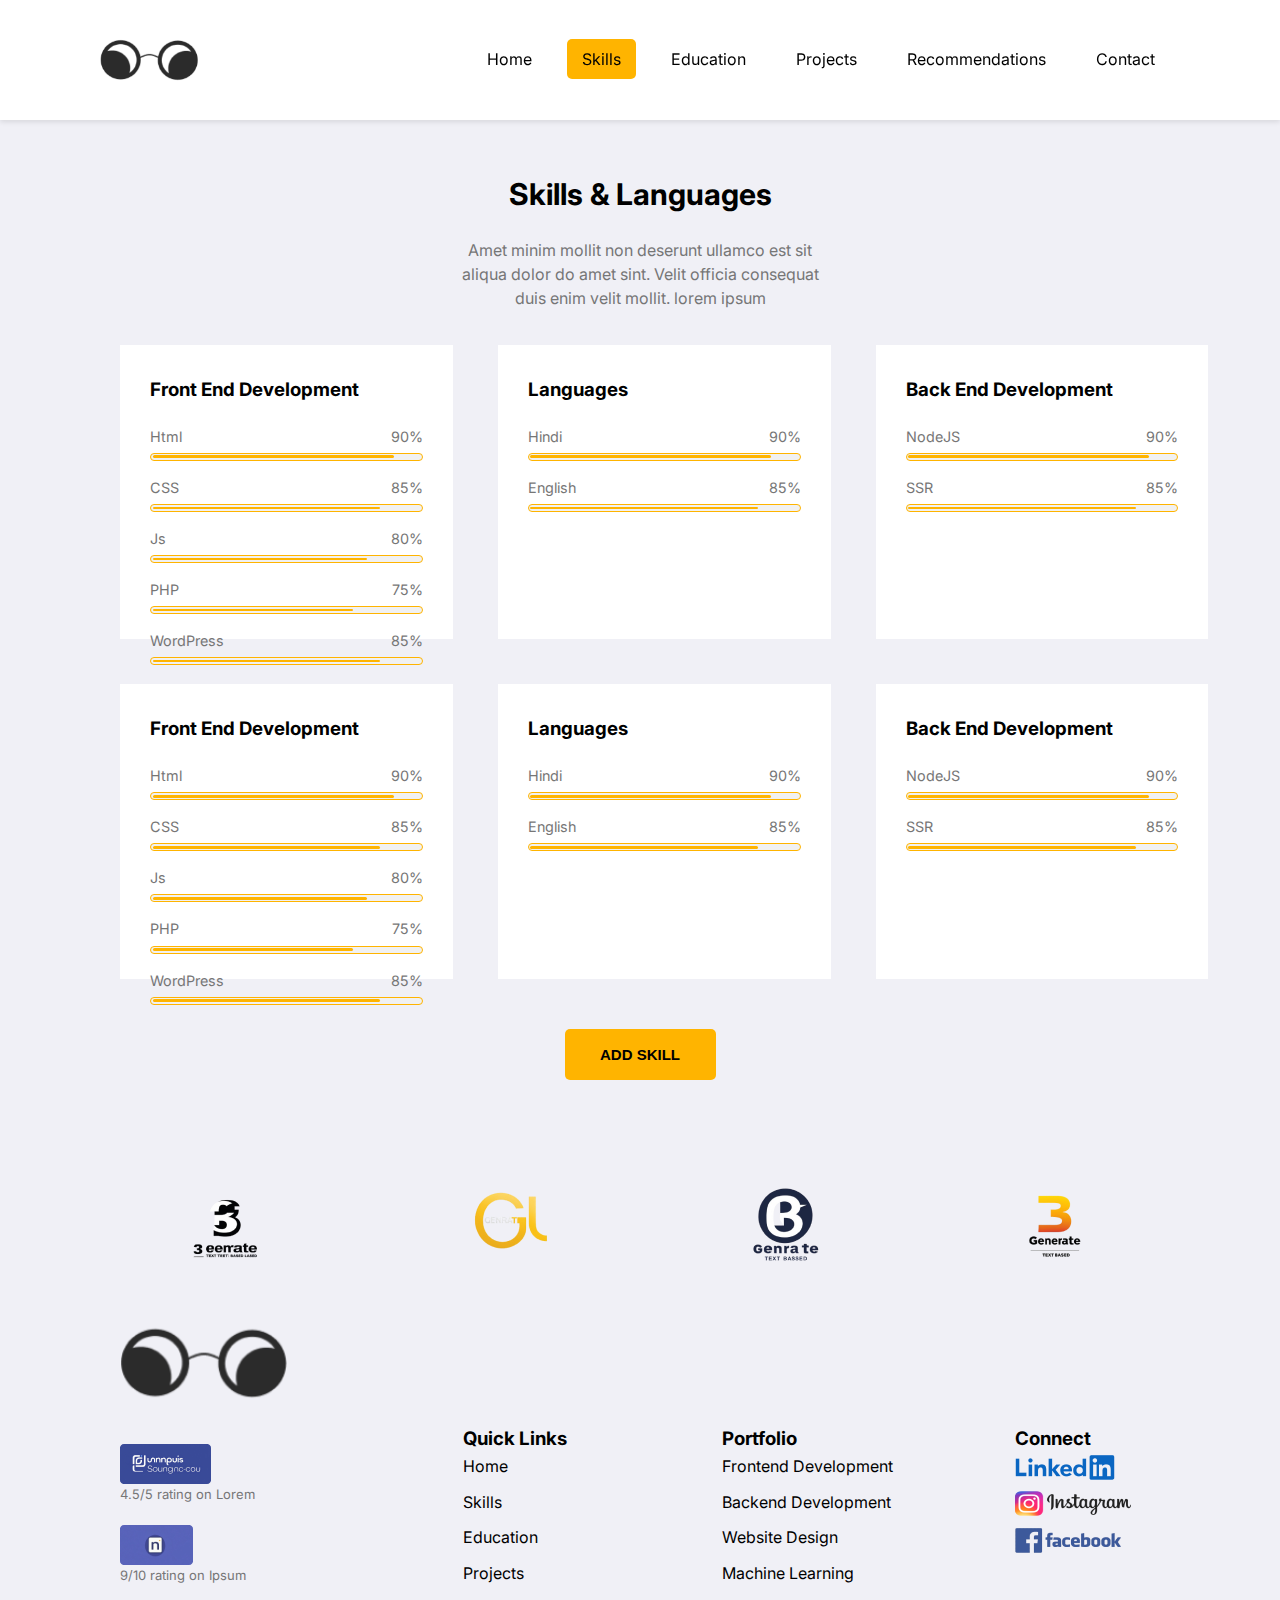
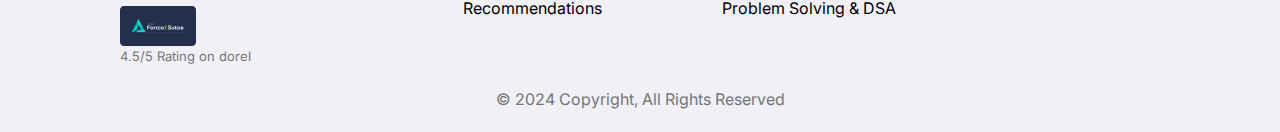
==== commit 77c46bbe: "dabba rehgya" ====
--- a/skills-page/index.html
+++ b/skills-page/index.html
@@ -32,7 +32,7 @@
         <h2>Skills & Languages</h2>
         <p class="description">Amet minim mollit non deserunt ullamco est sit aliqua dolor do amet sint. Velit officia
             consequat duis enim velit mollit. lorem ipsum</p>
-        <div class="skills-container">
+        <div id="skill-container" class="skills-container">
             <div class="skill-category">
                 <h3>Front End Development</h3>
                 <div class="skill">
@@ -218,32 +218,50 @@
                     </div>
                 </div>
             </div>
+
         </div>
         <button class="btn-primary" id="openModal" style="align-items: center;">ADD SKILL</button>
 
-        <!-- Modal Structure -->
-        <div id="addSkillModal" class="modal">
+        <div id="skillModal" class="modal">
             <div class="modal-content">
                 <h2>Add Skill</h2>
-                <div class="modal-body">
-                    <label for="domain">Domain</label>
-                    <input type="text" id="domain" value="Front End Development" disabled>
-                    <label for="skill">Skill</label>
-                    <input type="text" id="skill" placeholder="Enter skill name">
-                    <label for="proficiency">Proficiency (%)</label>
-                    <input type="number" id="proficiency" min="0" max="100" placeholder="Enter proficiency percentage">
-                </div>
-                <div class="modal-footer">
-                    <button id="addSkillButton" class="btn-primary">Add Skill</button>
-                    <button id="closeModal" class="btn-secondary">Cancel</button>
-                </div>
-            </div>
-        </div>
-
+                <form id="addSkillForm">
+                    <div>
+                        <label for="domain">Domain</label>
+                        <input type="text" id="domain" name="domain" placeholder="Front End Developer" required>
+                    </div>
+                    <div>
+                        Skills
+                        <p>Skill</p>
+                     </div>
+                    <div id="skillsInputs">
+                        <div class="skill-input-row">
+                            <input type="text" name="skill"  required>
+                            <input type="number" name="proficiency" required>
+                        </div>
+                        <div class="skill-input-row">
+                            <input type="text" name="skill" >
+                            <input type="number" name="proficiency">
+                        </div>
+                        <div class="skill-input-row">
+                            <input type="text" name="skill" >
+                            <input type="number" name="proficiency">
+                        </div>
+                        <div class="skill-input-row">
+                            <input type="text" name="skill" >
+                            <input type="number" name="proficiency">
+                        </div>
+                        <div class="skill-input-row">
+                            <input type="text" name="skill" >
+                            <input type="number" name="proficiency">
+                        </div>
+                    </div>
+                    <button type="submit">Add Skill</button>
+                    <button type="button" id="cancelModal">Cancel</button>
+                </form>
+            </div>
+        </div>
     </div>
-
-
-
     <footer>
         <div>
             <img src="../home-page/assets/4Logo.png" alt="footer Image" />
@@ -297,338 +315,3 @@
 </body>
 
 </html>
-<!--<!DOCTYPE html>
-<html lang="en">
-
-<head>
-    <meta charset="UTF-8">
-    <meta name="viewport" content="width=device-width, initial-scale=1.0">
-    <title>Skills</title>
-    <link href='https://fonts.googleapis.com/css?family=Inter' rel='stylesheet'>
-    <link rel="stylesheet" href="styles.css">
-</head>
-
-<body>
-    <header>
-        <img src="/home-page/assets/Logo.png" alt="Header Image">
-        <nav>
-            <ul>
-                <li><a href="http://127.0.0.1:5500/home-page/index.html">Home</a></li>
-                <li><a href="http://127.0.0.1:5500/skills-page/index.html" class="active-page">Skills</a></li>
-                <li><a href="#education">Education</a></li>
-                <li><a href="#projects">Projects</a></li>
-                <li><a href="#Recommendations">Recommendations</a></li>
-                <li><a href="#contact">Contact</a></li>
-            </ul>
-        </nav>
-    </header>
-    <section id="skills-Languages">
-        <h2>Skills & Languages</h2>
-        <p class="description">Amet minim mollit non deserunt ullamco est sit aliqua dolor do amet sint. Velit officia
-            consequat duis enim velit mollit. lorem ipsum</p>
-        <div class="skills-container">
-            <div class="skill-category">
-                <h3>Front End Development</h3>
-                <div class="skill">
-                    <div class="skill-info">
-                        <span>Html</span>
-                        <span class="percentage">90%</span>
-                    </div>
-                    <div class="progress-bar">
-                        <div class="progress" style="width: 90%;"></div>
-                    </div>
-                </div>
-                <div class="skill">
-                    <div class="skill-info">
-                        <span>CSS</span>
-                        <span class="percentage">85%</span>
-                    </div>
-                    <div class="progress-bar">
-                        <div class="progress" style="width: 85%;"></div>
-                    </div>
-                </div>
-                <div class="skill">
-                    <div class="skill-info">
-                        <span>Js</span>
-                        <span class="percentage">80%</span>
-                    </div>
-                    <div class="progress-bar">
-                        <div class="progress" style="width: 80%;"></div>
-                    </div>
-                </div>
-                <div class="skill">
-                    <div class="skill-info">
-                        <span>PHP</span>
-                        <span class="percentage">75%</span>
-                    </div>
-                    <div class="progress-bar">
-                        <div class="progress" style="width: 75%;"></div>
-                    </div>
-                </div>
-                <div class="skill">
-                    <div class="skill-info">
-                        <span>WordPress</span>
-                        <span class="percentage">85%</span>
-                    </div>
-                    <div class="progress-bar">
-                        <div class="progress" style="width: 85%;"></div>
-                    </div>
-                </div>
-            </div>
-
-            <div class="skill-category">
-                <h3>Languages</h3>
-                <div class="skill">
-                    <div class="skill-info">
-                        <span>Hindi</span>
-                        <span class="percentage">90%</span>
-                    </div>
-                    <div class="progress-bar">
-                        <div class="progress" style="width: 90%;"></div>
-                    </div>
-                </div>
-                <div class="skill">
-                    <div class="skill-info">
-                        <span>English</span>
-                        <span class="percentage">85%</span>
-                    </div>
-                    <div class="progress-bar">
-                        <div class="progress" style="width: 85%;"></div>
-                    </div>
-                </div>
-            </div>
-
-            <div class="skill-category">
-                <h3>Back End Development</h3>
-                <div class="skill">
-                    <div class="skill-info">
-                        <span>NodeJS</span>
-                        <span class="percentage">90%</span>
-                    </div>
-                    <div class="progress-bar">
-                        <div class="progress" style="width: 90%;"></div>
-                    </div>
-                </div>
-                <div class="skill">
-                    <div class="skill-info">
-                        <span>SSR</span>
-                        <span class="percentage">85%</span>
-                    </div>
-                    <div class="progress-bar">
-                        <div class="progress" style="width: 85%;"></div>
-                    </div>
-                </div>
-            </div>
-
-            <div class="skill-category">
-                <h3>Front End Development</h3>
-                <div class="skill">
-                    <div class="skill-info">
-                        <span>Html</span>
-                        <span class="percentage">90%</span>
-                    </div>
-                    <div class="progress-bar">
-                        <div class="progress" style="width: 90%;"></div>
-                    </div>
-                </div>
-                <div class="skill">
-                    <div class="skill-info">
-                        <span>CSS</span>
-                        <span class="percentage">85%</span>
-                    </div>
-                    <div class="progress-bar">
-                        <div class="progress" style="width: 85%;"></div>
-                    </div>
-                </div>
-                <div class="skill">
-                    <div class="skill-info">
-                        <span>Js</span>
-                        <span class="percentage">80%</span>
-                    </div>
-                    <div class="progress-bar">
-                        <div class="progress" style="width: 80%;"></div>
-                    </div>
-                </div>
-                <div class="skill">
-                    <div class="skill-info">
-                        <span>PHP</span>
-                        <span class="percentage">75%</span>
-                    </div>
-                    <div class="progress-bar">
-                        <div class="progress" style="width: 75%;"></div>
-                    </div>
-                </div>
-                <div class="skill">
-                    <div class="skill-info">
-                        <span>WordPress</span>
-                        <span class="percentage">85%</span>
-                    </div>
-                    <div class="progress-bar">
-                        <div class="progress" style="width: 85%;"></div>
-                    </div>
-                </div>
-            </div>
-
-            <div class="skill-category">
-                <h3>Languages</h3>
-                <div class="skill">
-                    <div class="skill-info">
-                        <span>Hindi</span>
-                        <span class="percentage">90%</span>
-                    </div>
-                    <div class="progress-bar">
-                        <div class="progress" style="width: 90%;"></div>
-                    </div>
-                </div>
-                <div class="skill">
-                    <div class="skill-info">
-                        <span>English</span>
-                        <span class="percentage">85%</span>
-                    </div>
-                    <div class="progress-bar">
-                        <div class="progress" style="width: 85%;"></div>
-                    </div>
-                </div>
-            </div>
-
-            <div class="skill-category">
-                <h3>Back End Development</h3>
-                <div class="skill">
-                    <div class="skill-info">
-                        <span>NodeJS</span>
-                        <span class="percentage">90%</span>
-                    </div>
-                    <div class="progress-bar">
-                        <div class="progress" style="width: 90%;"></div>
-                    </div>
-                </div>
-                <div class="skill">
-                    <div class="skill-info">
-                        <span>SSR</span>
-                        <span class="percentage">85%</span>
-                    </div>
-                    <div class="progress-bar">
-                        <div class="progress" style="width: 85%;"></div>
-                    </div>
-                </div>
-            </div>
-        </div>
-                                         <div id="skills-Languages">
-                                          <div class="skills-container" id="skillsContainer">
-                                          New skill categories will be appended here 
-                                          </div>
-        </div>
-        <button class="btn-primary" id="openModal" style="align-items: center;">ADD SKILL</button>
-
-        <div id="addSkillModal" class="modal">
-            <div class="modal-content">
-                <h1>Add Skill</h1>
-                <form id="addSkillForm">
-                    <div class="form-group">
-                        <label for="domain">Domain</label>
-                        <input type="text" id="domain" name="domain" placeholder="Front End Developer" required>
-                    </div>
-        
-                    <div class="skills-section">
-                        <label><h3>Skills</h3></label>
-                        <div class="skills-header">
-                            <span>Skill</span>
-                            <span>Proficiency (%)</span>
-                        </div>
-        
-                        <div id="skillsWrapper">
-                            <div class="skills-row">
-                                <input type="text" class="skill-input" name="skill[]">
-                                <input type="number" class="proficiency-input" name="proficiency[]" min="0" max="100">
-                            </div>
-                        </div>
-                        <div id="skillsWrapper">
-                            <div class="skills-row">
-                                <input type="text" class="skill-input" name="skill[]">
-                                <input type="number" class="proficiency-input" name="proficiency[]" min="0" max="100">
-                            </div>
-                        </div>
-                        <div id="skillsWrapper">
-                            <div class="skills-row">
-                                <input type="text" class="skill-input" name="skill[]">
-                                <input type="number" class="proficiency-input" name="proficiency[]" min="0" max="100">
-                            </div>
-                        </div>
-                        <div id="skillsWrapper">
-                            <div class="skills-row">
-                                <input type="text" class="skill-input" name="skill[]">
-                                <input type="number" class="proficiency-input" name="proficiency[]" min="0" max="100">
-                            </div>
-                        </div>
-                        <div id="skillsWrapper">
-                            <div class="skills-row">
-                                <input type="text" class="skill-input" name="skill[]">
-                                <input type="number" class="proficiency-input" name="proficiency[]" min="0" max="100">
-                            </div>
-                        </div>
-                    </div>
-        
-                    <div class="form-actions">
-                        <button type="submit" class="add-skill-btn">ADD SKILL</button>
-                        <button type="button" class="cancel-btn" id="cancelModal">CANCEL</button>
-                    </div>
-                </form>
-            </div>
-        </div>
-    </section>
-
-
-
-    <footer>
-        <div>
-            <img src="/home-page/assets/4Logo.png" alt="footer Image" />
-        </div>
-        <div style="
-              display: flex;
-              margin-top: 20px;
-              margin-bottom: 20px;
-              margin-left: 20px;
-            ">
-            <img src="/home-page/assets/Logo.png" alt="main logo" style="width: 170px" />
-        </div>
-        <div class="footer-container">
-            <div class="rating-icons">
-                <img src="/home-page/assets/Rectangle 97.png" alt="Rating" />
-                4.5/5 rating on Lorem
-                <img src="/home-page/assets/Rectangle 99.png" alt="Rating" />
-                9/10 rating on Ipsum
-                <img src="/home-page/assets/Rectangle 100.png" alt="Rating" />
-                4.5/5 Rating on dorel
-            </div>
-            <div class="quick-links">
-                <h3>Quick Links</h3>
-                <a href="http://127.0.0.1:5500/home-page/index.html">Home</a>
-                <a href="http://127.0.0.1:5500/skills-page/index.html">Skills</a>
-                <a href="#">Education</a>
-                <a href="#">Projects</a>
-                <a href="#">Recommendations</a>
-            </div>
-            <div class="quick-links">
-                <h3>Portfolio</h3>
-                <a href="#">Frontend Development</a>
-                <a href="#">Backend Development</a>
-                <a href="#">Website Design</a>
-                <a href="#">Machine Learning</a>
-                <a href="#">Problem Solving & DSA</a>
-            </div>
-            <div class="social-icons">
-                <h3>Connect</h3>
-                <a href="https://www.linkedin.com/in/mudit-jain-4855b5245"><img src="/home-page/assets/LinkedIn.png"
-                        alt="Logo" /></a>
-                <a href="https://www.instagram.com/muditjain_30/"><img src="/home-page/assets/Instagram.png"
-                        alt="Logo" /></a>
-                <a href="https://www.facebook.com/mudit.jain.716"><img src="/home-page/assets/Facebook.png"
-                        alt="Logo" /></a>
-            </div>
-        </div>
-        <p>&copy; 2024 Copyright, All Rights Reserved</p>
-    </footer>
-    <script src="index.js"></script>
-</body>
-
-</html>-->--- a/skills-page/styles.css
+++ b/skills-page/styles.css
@@ -155,203 +155,52 @@
   padding: 17px 16px;
   gap: 10px;
   border-radius: 5px;
+  font-weight: 700;
   margin-top: 50px;
   background-color: #FFB400;
   border: none;
   color: black;
-  font-size: 16px;
+  font-size: 15px;
   cursor: pointer;
 }
 
-/* Modal Styles */
+
+/* Modal styling */
 .modal {
   display: none;
   position: fixed;
-  z-index: 1000;
+  z-index: 1;
   left: 0;
   top: 0;
   width: 100%;
   height: 100%;
   overflow: auto;
-  background-color: rgba(0, 0, 0, 0.5);
+  background-color: rgba(0, 0, 0, 0.4);
 }
 
 .modal-content {
-  background-color: white;
-  margin: 10% auto;
+  background-color: #fff;
+  margin: 15% auto;
   padding: 20px;
   border: 1px solid #888;
-  width: 30%;
-  border-radius: 10px;
-}
-
-.modal-body {
-  display: flex;
-  flex-direction: column;
-}
-
-.modal-body input {
-  margin-bottom: 15px;
-  padding: 10px;
-  border-radius: 5px;
-  border: 1px solid #ddd;
-}
-
-.modal-footer {
-  display: flex;
-  justify-content: space-between;
-}
-
-.btn-secondary {
-  width: 151px;
-  height: 51px;
-  padding: 17px 16px;
-  gap: 10px;
-  border-radius: 5px;
-  margin-top: 10px;
-  background-color: #ddd;
-  border: none;
-  color: black;
-  font-size: 16px;
-  cursor: pointer;
-}
-
-/* 
-.modal {
-  display: none;
-  position: fixed;
-  z-index: 1000;
-  left: 0;
-  top: 0;
-  width: 100%;
-  height: 100%;
-  background-color: rgba(0, 0, 0, 0.5);
-  justify-content: center;
-  align-items: center;
-}
-
-.modal-content {
-  background-color: #fff;
-  padding: 30px;
-  border-radius: 10px;
-  width: 500px;
-  max-width: 100%;
-  text-align: center;
-}
-
-.modal-footer {
-  display: flex;
-  justify-content: space-between;
-  margin-top: 20px;
-}
-
-#addSkillForm {
-  overflow-y: hidden;
-  overflow: scroll;
-  height:60vh;
-  max-width: fit-content;
-  margin: 0 auto;
-  padding: 20px;
-  background-color: #f9f9f9;
-  box-shadow: 0 0 10px rgba(0, 0, 0, 0.1);
-}
-.skill-input {
+  width: 80%;
+  max-width: 500px;
+}
+
+.skill-input-row {
   display: flex;
   gap: 10px;
   margin-bottom: 10px;
 }
 
-.skill-input input {
-  width: 45%;
+.skill-input-row input {
+  width: 100%;
+}
+
+button {
+  margin-top: 10px;
   padding: 10px;
-  border-radius: 5px;
-  border: 1px solid #ddd;
-}
-
-h1 {
-  text-align: center;
-  margin-bottom: 20px;
-  font-size: 24px;
-}
-
-.form-group {
-  margin-bottom: 20px;
-}
-
-.form-group label {
-  display: block;
-  margin-bottom: 5px;
-  font-weight: bold;
-}
-
-.form-group input {
-  width: 100%;
-  padding: 10px;
-  border-radius: 5px;
-  border: 1px solid #ddd;
-  background-color: #f4f4f9;
-}
-
-input:disabled {
-  color: #888;
-}
-
-.skills-section {
-  margin-bottom: 20px;
-}
-
-.skills-header {
-  display: grid;
-  grid-template-columns: 2fr 1fr;
-  font-weight: bold;
-  margin-bottom: 10px;
-}
-
-.skills-row {
-  display: grid;
-  grid-template-columns: 2fr 1fr;
-  gap: 10px;
-  margin-bottom: 10px;
-}
-
-.skill-input {
-  width: 60%;
-  padding: 10px;
-  border-radius: 5px;
-  border: 1px solid #ddd;
-  background-color: #f4f4f9;
-}
-
-.proficiency-input {
-  padding: 10px;
-  border-radius: 5px;
-  border: 1px solid #ddd;
-  background-color: #f4f4f9;
-}
-
-.form-actions {
-  display: flex;
-  justify-content: space-between;
-  margin-top: 20px;
-}
-
-.add-skill-btn {
-  background-color: #FFb400;
-  color: white;
-  border: none;
-  padding: 10px 20px;
-  border-radius: 5px;
-  cursor: pointer;
-}
-
-.cancel-btn {
-  background-color: #FF5252;
-  color: white;
-  border: none;
-  padding: 10px 20px;
-  border-radius: 5px;
-  cursor: pointer;
-} */
+}
 
 footer {
   color: black;
